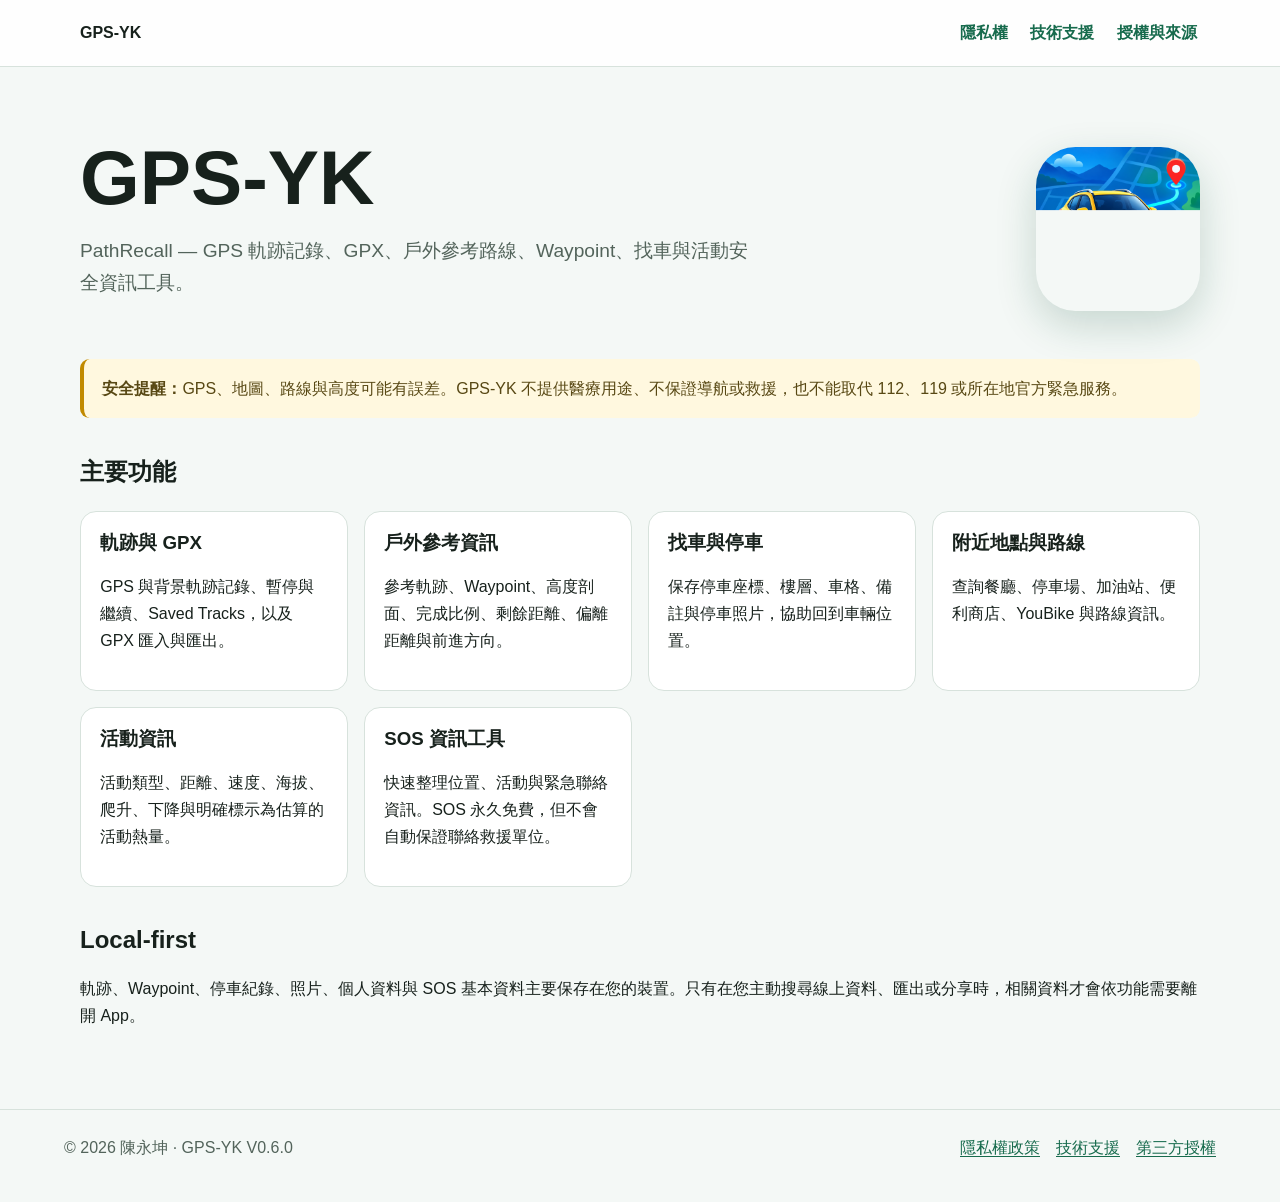
==== index.html @ 24d553b8 "docs: publish GPS-YK App Store support website" ====
<!doctype html>
<html lang="zh-Hant"><head><meta charset="utf-8"><meta name="viewport" content="width=device-width, initial-scale=1"><title>GPS-YK｜GPS 軌跡、GPX、找車與戶外活動工具</title><meta name="description" content="GPS-YK（PathRecall）是以本機資料為核心的 GPS 軌跡、GPX、參考路線、Waypoint、找車與戶外活動資訊工具。"><link rel="canonical" href="https://chenyungkun.github.io/GPS-YK-Support/"><link rel="stylesheet" href="./assets/style.css"></head>
<body><a class="skip-link" href="#content">跳到主要內容</a><header class="site-header"><nav class="nav" aria-label="主要導覽"><a class="brand" href="./">GPS-YK</a><a href="./privacy/">隱私權</a><a href="./support/">技術支援</a><a href="./licenses/">授權與來源</a></nav></header>
<main id="content"><section class="hero"><div><h1>GPS-YK</h1><p class="subtitle">PathRecall — GPS 軌跡記錄、GPX、戶外參考路線、Waypoint、找車與活動安全資訊工具。</p></div><img class="app-icon" src="./assets/app-icon.png" width="164" height="164" alt="GPS-YK App 圖示"></section>
<p class="notice"><strong>安全提醒：</strong>GPS、地圖、路線與高度可能有誤差。GPS-YK 不提供醫療用途、不保證導航或救援，也不能取代 112、119 或所在地官方緊急服務。</p>
<section aria-labelledby="features"><h2 id="features">主要功能</h2><div class="grid"><article class="card"><h3>軌跡與 GPX</h3><p>GPS 與背景軌跡記錄、暫停與繼續、Saved Tracks，以及 GPX 匯入與匯出。</p></article><article class="card"><h3>戶外參考資訊</h3><p>參考軌跡、Waypoint、高度剖面、完成比例、剩餘距離、偏離距離與前進方向。</p></article><article class="card"><h3>找車與停車</h3><p>保存停車座標、樓層、車格、備註與停車照片，協助回到車輛位置。</p></article><article class="card"><h3>附近地點與路線</h3><p>查詢餐廳、停車場、加油站、便利商店、YouBike 與路線資訊。</p></article><article class="card"><h3>活動資訊</h3><p>活動類型、距離、速度、海拔、爬升、下降與明確標示為估算的活動熱量。</p></article><article class="card"><h3>SOS 資訊工具</h3><p>快速整理位置、活動與緊急聯絡資訊。SOS 永久免費，但不會自動保證聯絡救援單位。</p></article></div></section>
<section aria-labelledby="local"><h2 id="local">Local-first</h2><p>軌跡、Waypoint、停車紀錄、照片、個人資料與 SOS 基本資料主要保存在您的裝置。只有在您主動搜尋線上資料、匯出或分享時，相關資料才會依功能需要離開 App。</p></section></main>
<footer><div class="footer-inner"><span>© 2026 陳永坤 · GPS-YK V0.6.0</span><a href="./privacy/">隱私權政策</a><a href="./support/">技術支援</a><a href="./licenses/">第三方授權</a></div></footer></body></html>
---- assets/style.css ----
:root { color-scheme: light dark; --bg:#f4f8f6; --surface:#fff; --text:#17211c; --muted:#53645b; --accent:#176b4d; --accent-strong:#0d5138; --line:#d7e2dc; --notice:#fff8df; --notice-text:#584814; font-family:-apple-system,BlinkMacSystemFont,"Segoe UI",sans-serif; }
* { box-sizing:border-box; }
html { scroll-behavior:smooth; }
body { margin:0; background:var(--bg); color:var(--text); line-height:1.7; }
a { color:var(--accent); text-underline-offset:.2em; }
a:hover,a:focus-visible { color:var(--accent-strong); }
.skip-link { position:absolute; left:-9999px; top:0; }
.skip-link:focus { left:1rem; top:1rem; z-index:10; background:var(--surface); padding:.65rem 1rem; border-radius:.5rem; }
.site-header { background:rgba(255,255,255,.92); border-bottom:1px solid var(--line); }
.nav { max-width:72rem; margin:auto; padding:.85rem 1rem; display:flex; gap:1rem; align-items:center; flex-wrap:wrap; }
.brand { color:var(--text); font-weight:800; text-decoration:none; margin-right:auto; }
.nav a:not(.brand) { font-weight:650; text-decoration:none; padding:.35rem .2rem; }
main { max-width:72rem; margin:auto; padding:2rem 1rem 4rem; }
.hero { padding:2.5rem 0 1.5rem; display:grid; grid-template-columns:1fr auto; gap:2rem; align-items:center; }
.hero h1 { font-size:clamp(2.3rem,8vw,4.8rem); line-height:1; margin:0 0 .6rem; }
.hero .subtitle { font-size:1.2rem; color:var(--muted); max-width:42rem; }
.app-icon { width:clamp(96px,18vw,164px); border-radius:24%; box-shadow:0 14px 40px rgba(13,81,56,.2); }
h1,h2,h3 { line-height:1.25; }
h1 { font-size:clamp(2rem,6vw,3.3rem); }
h2 { margin-top:2.4rem; }
.lead { font-size:1.1rem; color:var(--muted); max-width:52rem; }
.grid { display:grid; grid-template-columns:repeat(auto-fit,minmax(230px,1fr)); gap:1rem; margin:1.5rem 0; }
.card { background:var(--surface); border:1px solid var(--line); border-radius:1rem; padding:1.2rem; }
.card h2,.card h3 { margin-top:0; }
.notice { background:var(--notice); color:var(--notice-text); border-left:.3rem solid #c18a00; padding:1rem 1.15rem; border-radius:.6rem; }
.meta { color:var(--muted); font-size:.95rem; }
.contents { background:var(--surface); border:1px solid var(--line); border-radius:.8rem; padding:1rem 1.2rem; }
.contents ul { columns:2; padding-left:1.2rem; }
dt { font-weight:750; margin-top:1.25rem; }
dd { margin:.25rem 0 0; }
footer { border-top:1px solid var(--line); padding:1.5rem 1rem 2.5rem; color:var(--muted); }
.footer-inner { max-width:72rem; margin:auto; display:flex; gap:1rem; flex-wrap:wrap; }
.footer-inner span { margin-right:auto; }
@media (max-width:620px) { .hero{grid-template-columns:1fr}.app-icon{grid-row:1}.contents ul{columns:1}.nav{gap:.7rem} }
@media (prefers-color-scheme:dark) { :root{--bg:#0e1512;--surface:#17211c;--text:#eef7f1;--muted:#b6c8bd;--accent:#75d7ae;--accent-strong:#a2edcd;--line:#304239;--notice:#342d16;--notice-text:#f5dda0}.site-header{background:rgba(23,33,28,.94)} }
@media (prefers-reduced-motion:reduce) { html{scroll-behavior:auto} }
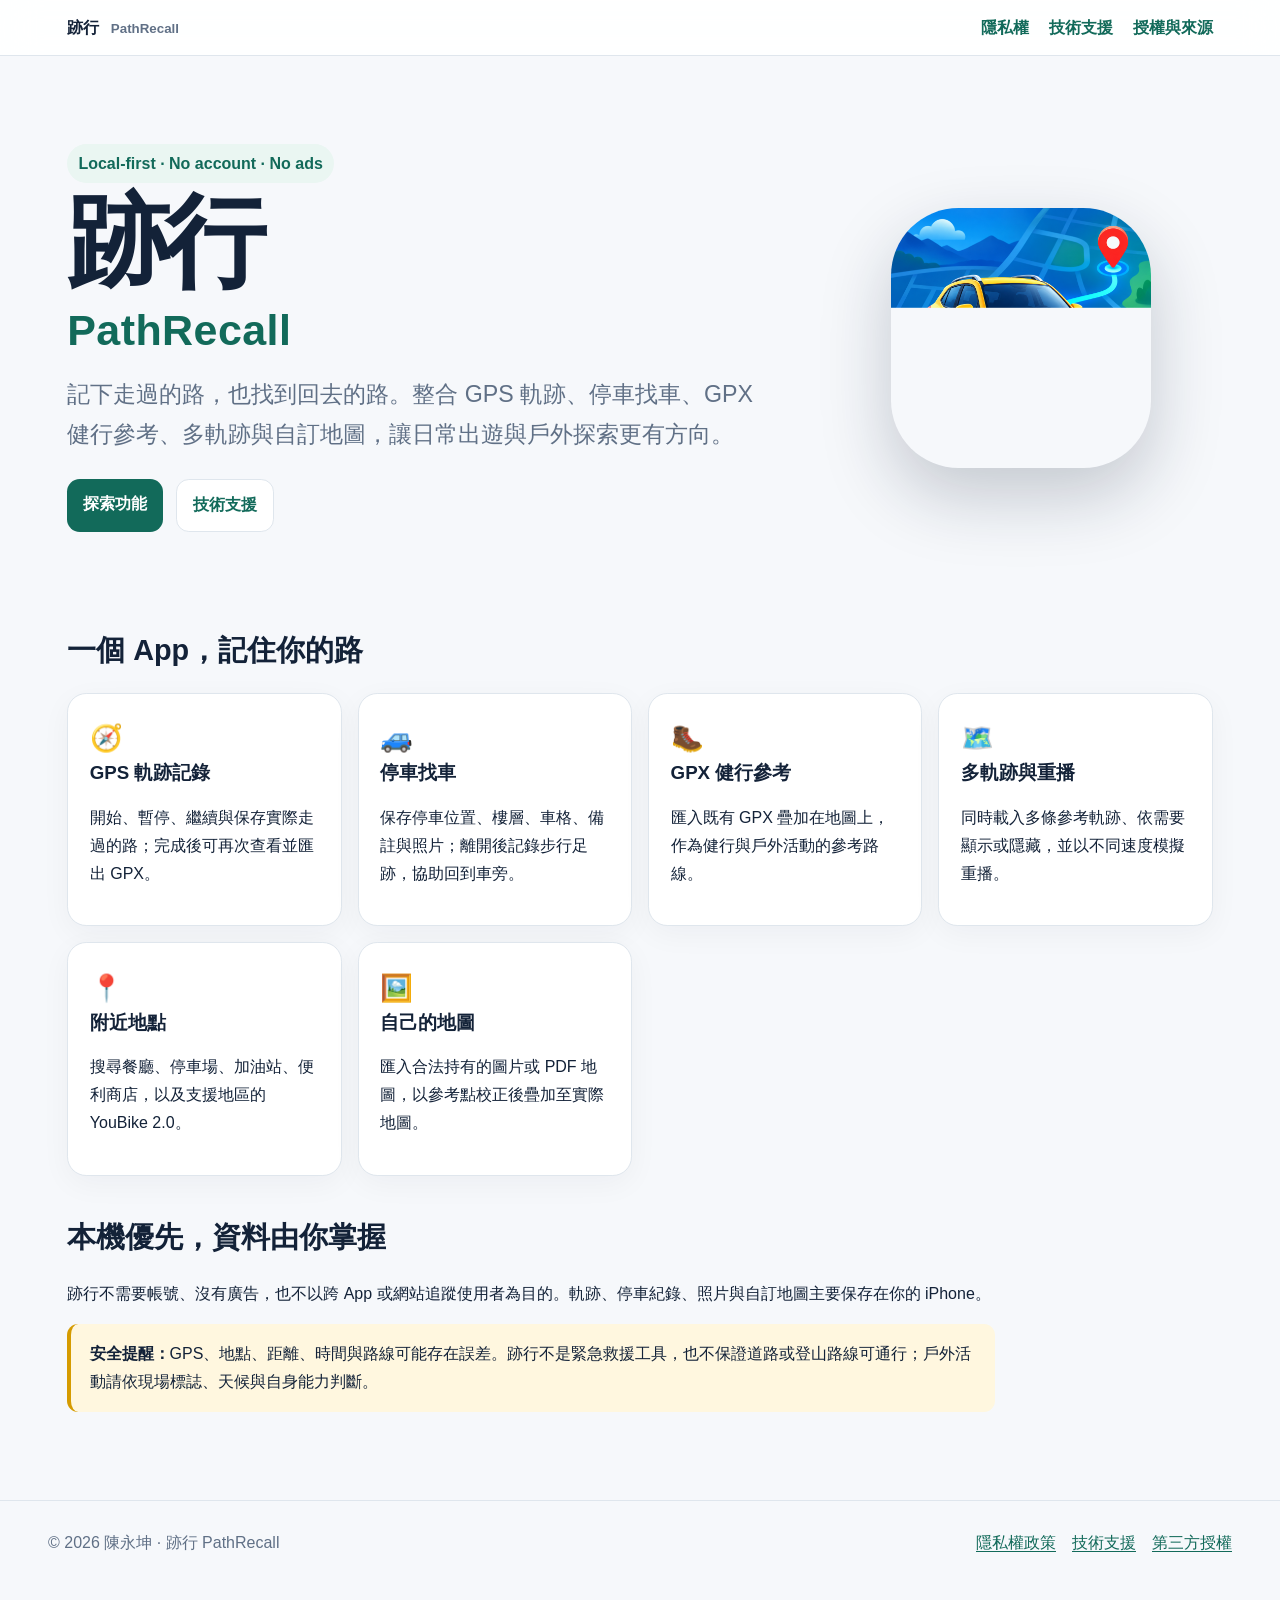
==== commit f422eb00: "site: launch PathRecall bilingual-ready homepage" ====
--- a/index.html
+++ b/index.html
@@ -1,8 +1 @@
-<!doctype html>
-<html lang="zh-Hant"><head><meta charset="utf-8"><meta name="viewport" content="width=device-width, initial-scale=1"><title>GPS-YK｜GPS 軌跡、GPX、找車與戶外活動工具</title><meta name="description" content="GPS-YK（PathRecall）是以本機資料為核心的 GPS 軌跡、GPX、參考路線、Waypoint、找車與戶外活動資訊工具。"><link rel="canonical" href="https://chenyungkun.github.io/GPS-YK-Support/"><link rel="stylesheet" href="./assets/style.css"></head>
-<body><a class="skip-link" href="#content">跳到主要內容</a><header class="site-header"><nav class="nav" aria-label="主要導覽"><a class="brand" href="./">GPS-YK</a><a href="./privacy/">隱私權</a><a href="./support/">技術支援</a><a href="./licenses/">授權與來源</a></nav></header>
-<main id="content"><section class="hero"><div><h1>GPS-YK</h1><p class="subtitle">PathRecall — GPS 軌跡記錄、GPX、戶外參考路線、Waypoint、找車與活動安全資訊工具。</p></div><img class="app-icon" src="./assets/app-icon.png" width="164" height="164" alt="GPS-YK App 圖示"></section>
-<p class="notice"><strong>安全提醒：</strong>GPS、地圖、路線與高度可能有誤差。GPS-YK 不提供醫療用途、不保證導航或救援，也不能取代 112、119 或所在地官方緊急服務。</p>
-<section aria-labelledby="features"><h2 id="features">主要功能</h2><div class="grid"><article class="card"><h3>軌跡與 GPX</h3><p>GPS 與背景軌跡記錄、暫停與繼續、Saved Tracks，以及 GPX 匯入與匯出。</p></article><article class="card"><h3>戶外參考資訊</h3><p>參考軌跡、Waypoint、高度剖面、完成比例、剩餘距離、偏離距離與前進方向。</p></article><article class="card"><h3>找車與停車</h3><p>保存停車座標、樓層、車格、備註與停車照片，協助回到車輛位置。</p></article><article class="card"><h3>附近地點與路線</h3><p>查詢餐廳、停車場、加油站、便利商店、YouBike 與路線資訊。</p></article><article class="card"><h3>活動資訊</h3><p>活動類型、距離、速度、海拔、爬升、下降與明確標示為估算的活動熱量。</p></article><article class="card"><h3>SOS 資訊工具</h3><p>快速整理位置、活動與緊急聯絡資訊。SOS 永久免費，但不會自動保證聯絡救援單位。</p></article></div></section>
-<section aria-labelledby="local"><h2 id="local">Local-first</h2><p>軌跡、Waypoint、停車紀錄、照片、個人資料與 SOS 基本資料主要保存在您的裝置。只有在您主動搜尋線上資料、匯出或分享時，相關資料才會依功能需要離開 App。</p></section></main>
-<footer><div class="footer-inner"><span>© 2026 陳永坤 · GPS-YK V0.6.0</span><a href="./privacy/">隱私權政策</a><a href="./support/">技術支援</a><a href="./licenses/">第三方授權</a></div></footer></body></html>
+<!doctype html><html lang="zh-Hant"><head><meta charset="utf-8"><meta name="viewport" content="width=device-width,initial-scale=1"><title>跡行 PathRecall｜GPS 軌跡・找車・健行地圖</title><meta name="description" content="跡行 PathRecall：記下走過的路，也找到回去的路。GPS 軌跡、停車找車、GPX 健行、多軌跡與自訂地圖。"><link rel="canonical" href="https://chenyungkun.github.io/GPS-YK-Support/"><link rel="stylesheet" href="./assets/style.css"></head><body><a class="skip-link" href="#content">跳到主要內容</a><header class="site-header"><nav class="nav"><a class="brand" href="./">跡行 <small>PathRecall</small></a><a href="./privacy/">隱私權</a><a href="./support/">技術支援</a><a href="./licenses/">授權與來源</a></nav></header><main id="content"><section class="hero"><div><span class="eyebrow">Local-first · No account · No ads</span><h1>跡行<span>PathRecall</span></h1><p class="subtitle">記下走過的路，也找到回去的路。整合 GPS 軌跡、停車找車、GPX 健行參考、多軌跡與自訂地圖，讓日常出遊與戶外探索更有方向。</p><div class="actions"><a class="button" href="#features">探索功能</a><a class="button secondary" href="./support/">技術支援</a></div></div><img class="app-icon" src="./assets/app-icon.png" alt="跡行 PathRecall App 圖示"></section><section id="features"><h2>一個 App，記住你的路</h2><div class="grid"><article class="card"><div class="icon">🧭</div><h3>GPS 軌跡記錄</h3><p>開始、暫停、繼續與保存實際走過的路；完成後可再次查看並匯出 GPX。</p></article><article class="card"><div class="icon">🚙</div><h3>停車找車</h3><p>保存停車位置、樓層、車格、備註與照片；離開後記錄步行足跡，協助回到車旁。</p></article><article class="card"><div class="icon">🥾</div><h3>GPX 健行參考</h3><p>匯入既有 GPX 疊加在地圖上，作為健行與戶外活動的參考路線。</p></article><article class="card"><div class="icon">🗺️</div><h3>多軌跡與重播</h3><p>同時載入多條參考軌跡、依需要顯示或隱藏，並以不同速度模擬重播。</p></article><article class="card"><div class="icon">📍</div><h3>附近地點</h3><p>搜尋餐廳、停車場、加油站、便利商店，以及支援地區的 YouBike 2.0。</p></article><article class="card"><div class="icon">🖼️</div><h3>自己的地圖</h3><p>匯入合法持有的圖片或 PDF 地圖，以參考點校正後疊加至實際地圖。</p></article></div></section><section class="text"><h2>本機優先，資料由你掌握</h2><p>跡行不需要帳號、沒有廣告，也不以跨 App 或網站追蹤使用者為目的。軌跡、停車紀錄、照片與自訂地圖主要保存在你的 iPhone。</p><p class="notice"><strong>安全提醒：</strong>GPS、地點、距離、時間與路線可能存在誤差。跡行不是緊急救援工具，也不保證道路或登山路線可通行；戶外活動請依現場標誌、天候與自身能力判斷。</p></section></main><footer><div class="footer-inner"><span>© 2026 陳永坤 · 跡行 PathRecall</span><a href="./privacy/">隱私權政策</a><a href="./support/">技術支援</a><a href="./licenses/">第三方授權</a></div></footer></body></html>
--- a/assets/style.css
+++ b/assets/style.css
@@ -1,36 +1 @@
-:root { color-scheme: light dark; --bg:#f4f8f6; --surface:#fff; --text:#17211c; --muted:#53645b; --accent:#176b4d; --accent-strong:#0d5138; --line:#d7e2dc; --notice:#fff8df; --notice-text:#584814; font-family:-apple-system,BlinkMacSystemFont,"Segoe UI",sans-serif; }
-* { box-sizing:border-box; }
-html { scroll-behavior:smooth; }
-body { margin:0; background:var(--bg); color:var(--text); line-height:1.7; }
-a { color:var(--accent); text-underline-offset:.2em; }
-a:hover,a:focus-visible { color:var(--accent-strong); }
-.skip-link { position:absolute; left:-9999px; top:0; }
-.skip-link:focus { left:1rem; top:1rem; z-index:10; background:var(--surface); padding:.65rem 1rem; border-radius:.5rem; }
-.site-header { background:rgba(255,255,255,.92); border-bottom:1px solid var(--line); }
-.nav { max-width:72rem; margin:auto; padding:.85rem 1rem; display:flex; gap:1rem; align-items:center; flex-wrap:wrap; }
-.brand { color:var(--text); font-weight:800; text-decoration:none; margin-right:auto; }
-.nav a:not(.brand) { font-weight:650; text-decoration:none; padding:.35rem .2rem; }
-main { max-width:72rem; margin:auto; padding:2rem 1rem 4rem; }
-.hero { padding:2.5rem 0 1.5rem; display:grid; grid-template-columns:1fr auto; gap:2rem; align-items:center; }
-.hero h1 { font-size:clamp(2.3rem,8vw,4.8rem); line-height:1; margin:0 0 .6rem; }
-.hero .subtitle { font-size:1.2rem; color:var(--muted); max-width:42rem; }
-.app-icon { width:clamp(96px,18vw,164px); border-radius:24%; box-shadow:0 14px 40px rgba(13,81,56,.2); }
-h1,h2,h3 { line-height:1.25; }
-h1 { font-size:clamp(2rem,6vw,3.3rem); }
-h2 { margin-top:2.4rem; }
-.lead { font-size:1.1rem; color:var(--muted); max-width:52rem; }
-.grid { display:grid; grid-template-columns:repeat(auto-fit,minmax(230px,1fr)); gap:1rem; margin:1.5rem 0; }
-.card { background:var(--surface); border:1px solid var(--line); border-radius:1rem; padding:1.2rem; }
-.card h2,.card h3 { margin-top:0; }
-.notice { background:var(--notice); color:var(--notice-text); border-left:.3rem solid #c18a00; padding:1rem 1.15rem; border-radius:.6rem; }
-.meta { color:var(--muted); font-size:.95rem; }
-.contents { background:var(--surface); border:1px solid var(--line); border-radius:.8rem; padding:1rem 1.2rem; }
-.contents ul { columns:2; padding-left:1.2rem; }
-dt { font-weight:750; margin-top:1.25rem; }
-dd { margin:.25rem 0 0; }
-footer { border-top:1px solid var(--line); padding:1.5rem 1rem 2.5rem; color:var(--muted); }
-.footer-inner { max-width:72rem; margin:auto; display:flex; gap:1rem; flex-wrap:wrap; }
-.footer-inner span { margin-right:auto; }
-@media (max-width:620px) { .hero{grid-template-columns:1fr}.app-icon{grid-row:1}.contents ul{columns:1}.nav{gap:.7rem} }
-@media (prefers-color-scheme:dark) { :root{--bg:#0e1512;--surface:#17211c;--text:#eef7f1;--muted:#b6c8bd;--accent:#75d7ae;--accent-strong:#a2edcd;--line:#304239;--notice:#342d16;--notice-text:#f5dda0}.site-header{background:rgba(23,33,28,.94)} }
-@media (prefers-reduced-motion:reduce) { html{scroll-behavior:auto} }
+:root{color-scheme:light dark;--bg:#f6f8fb;--surface:#fff;--text:#132238;--muted:#607086;--accent:#126a5a;--accent2:#1d8d76;--line:#dfe6ed;--soft:#eaf6f2;--warn:#fff7df;font-family:-apple-system,BlinkMacSystemFont,"Segoe UI","Noto Sans TC",sans-serif}*{box-sizing:border-box}html{scroll-behavior:smooth}body{margin:0;background:var(--bg);color:var(--text);line-height:1.75}a{color:var(--accent);text-underline-offset:.2em}.skip-link{position:absolute;left:-9999px}.skip-link:focus{left:1rem;top:1rem;z-index:9;background:var(--surface);padding:.6rem 1rem;border-radius:.7rem}.site-header{position:sticky;top:0;z-index:5;background:rgba(255,255,255,.9);backdrop-filter:blur(18px);border-bottom:1px solid var(--line)}.nav{max-width:74rem;margin:auto;padding:.85rem 1.2rem;display:flex;gap:1.25rem;align-items:center;flex-wrap:wrap}.brand{font-weight:850;color:var(--text);text-decoration:none;margin-right:auto}.brand small{font-weight:600;color:var(--muted);margin-left:.45rem}.nav a:not(.brand){font-weight:700;text-decoration:none}main{max-width:74rem;margin:auto;padding:2rem 1.2rem 4.5rem}.hero{min-height:480px;display:grid;grid-template-columns:1.3fr .7fr;gap:3rem;align-items:center;padding:3.5rem 0}.eyebrow{display:inline-block;padding:.35rem .7rem;border-radius:999px;background:var(--soft);color:var(--accent);font-weight:800}.hero h1{font-size:clamp(3.2rem,9vw,6.4rem);letter-spacing:-.05em;line-height:.95;margin:.6rem 0 1rem}.hero h1 span{display:block;font-size:.42em;letter-spacing:.01em;color:var(--accent);margin-top:.45em}.subtitle{font-size:clamp(1.15rem,2vw,1.45rem);color:var(--muted);max-width:45rem}.app-icon{width:min(260px,55vw);justify-self:center;border-radius:26%;box-shadow:0 28px 70px rgba(19,34,56,.22)}.actions{display:flex;gap:.8rem;flex-wrap:wrap;margin-top:1.5rem}.button{display:inline-block;padding:.72rem 1rem;border-radius:.8rem;background:var(--accent);color:#fff;text-decoration:none;font-weight:800}.button.secondary{background:var(--surface);color:var(--accent);border:1px solid var(--line)}h1,h2,h3{line-height:1.25}h1{font-size:clamp(2.2rem,6vw,3.7rem)}h2{margin-top:2.8rem;font-size:1.8rem}.lead{font-size:1.15rem;color:var(--muted);max-width:55rem}.grid{display:grid;grid-template-columns:repeat(auto-fit,minmax(240px,1fr));gap:1rem;margin:1.5rem 0}.card{background:var(--surface);border:1px solid var(--line);border-radius:1.2rem;padding:1.35rem;box-shadow:0 8px 30px rgba(19,34,56,.045)}.card h3{margin-top:0}.card .icon{font-size:1.65rem}.notice{background:var(--warn);border-left:.3rem solid #d59b00;padding:1rem 1.15rem;border-radius:.7rem}.meta{color:var(--muted);font-size:.95rem}.contents{background:var(--surface);border:1px solid var(--line);border-radius:1rem;padding:1rem 1.3rem}.contents ul{columns:2;padding-left:1.2rem}section.text{max-width:58rem}dt{font-weight:800;margin-top:1.35rem}dd{margin:.3rem 0 0;color:var(--muted)}footer{border-top:1px solid var(--line);padding:1.7rem 1.2rem 3rem;color:var(--muted)}.footer-inner{max-width:74rem;margin:auto;display:flex;gap:1rem;flex-wrap:wrap}.footer-inner span{margin-right:auto}@media(max-width:700px){.hero{grid-template-columns:1fr;min-height:auto;padding:2.5rem 0}.app-icon{grid-row:1;width:130px;justify-self:start}.contents ul{columns:1}.nav{gap:.75rem}.brand small{display:none}}@media(prefers-color-scheme:dark){:root{--bg:#0d151b;--surface:#15212b;--text:#eef5f7;--muted:#adbdc8;--accent:#72d6bd;--accent2:#8be4ce;--line:#2b3b47;--soft:#17352f;--warn:#342d16}.site-header{background:rgba(13,21,27,.9)}.button{color:#08241e}.button.secondary{color:var(--accent)}}@media(prefers-reduced-motion:reduce){html{scroll-behavior:auto}}
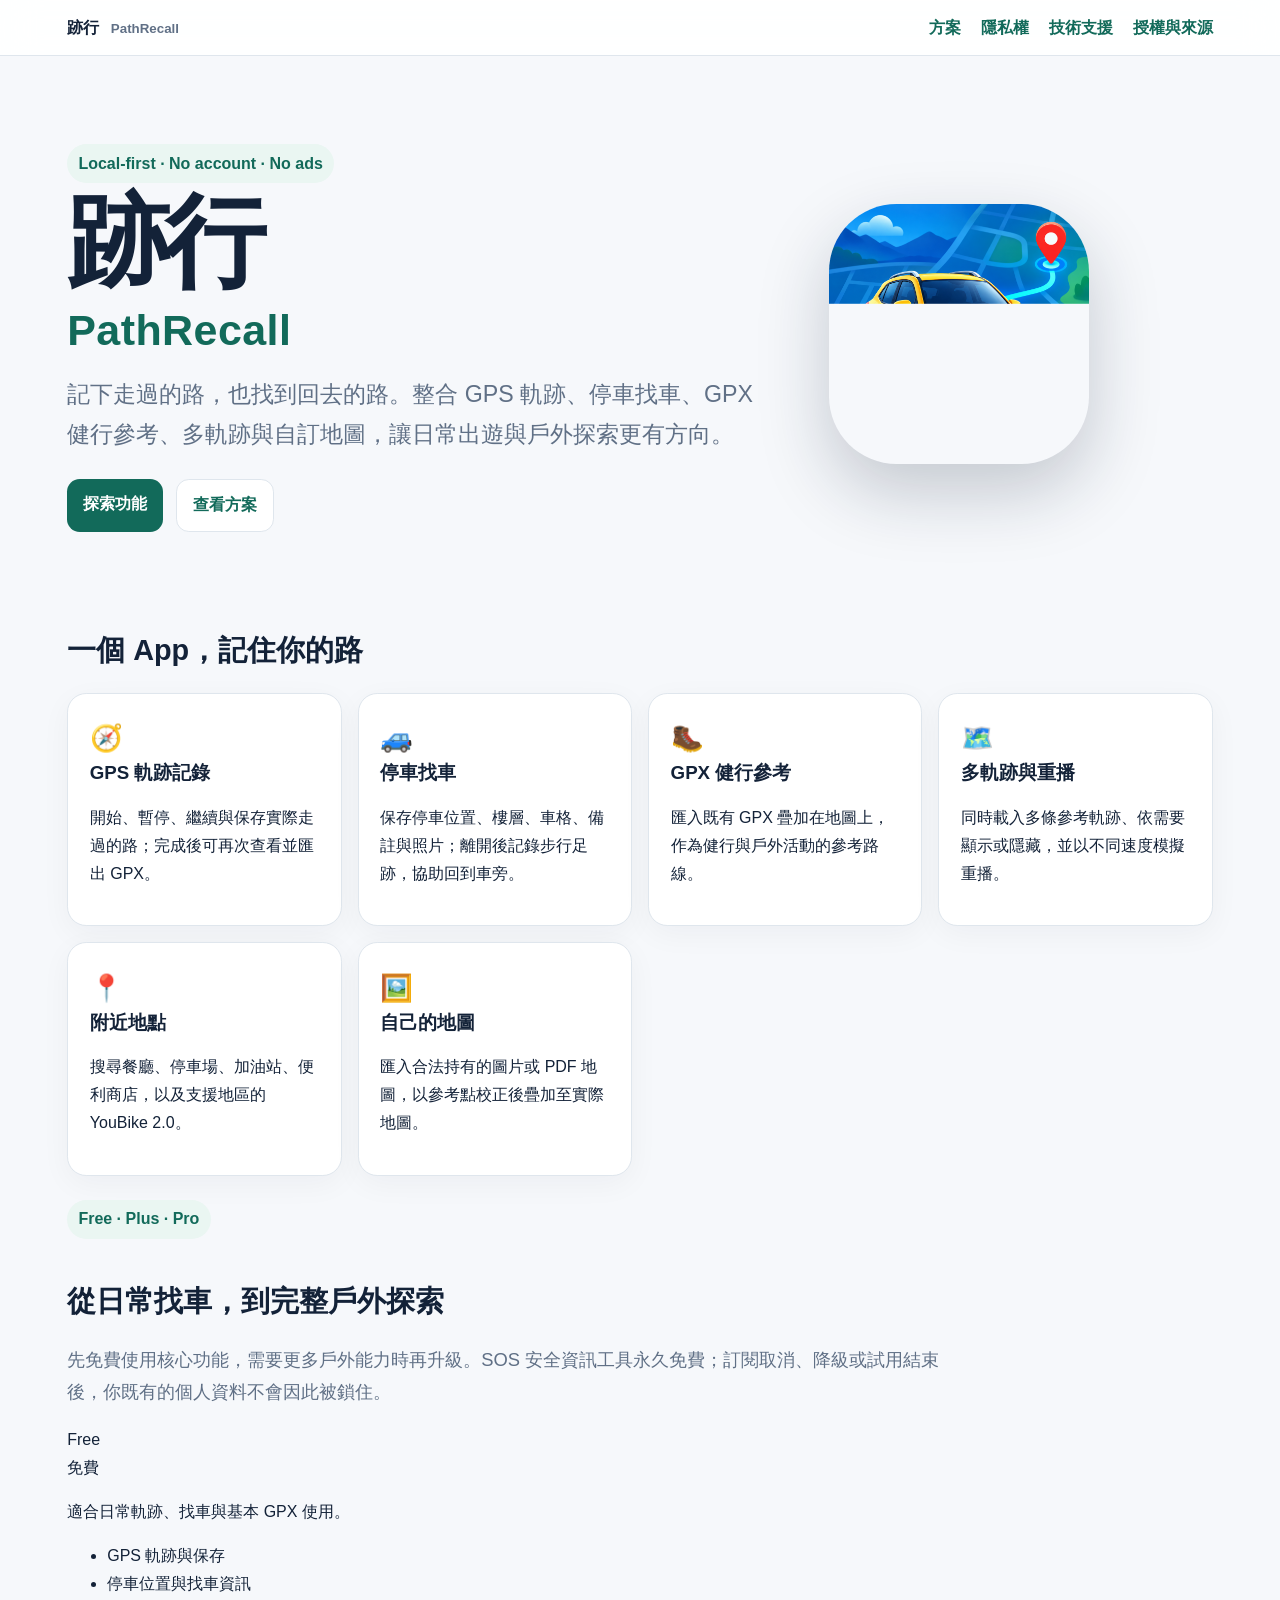
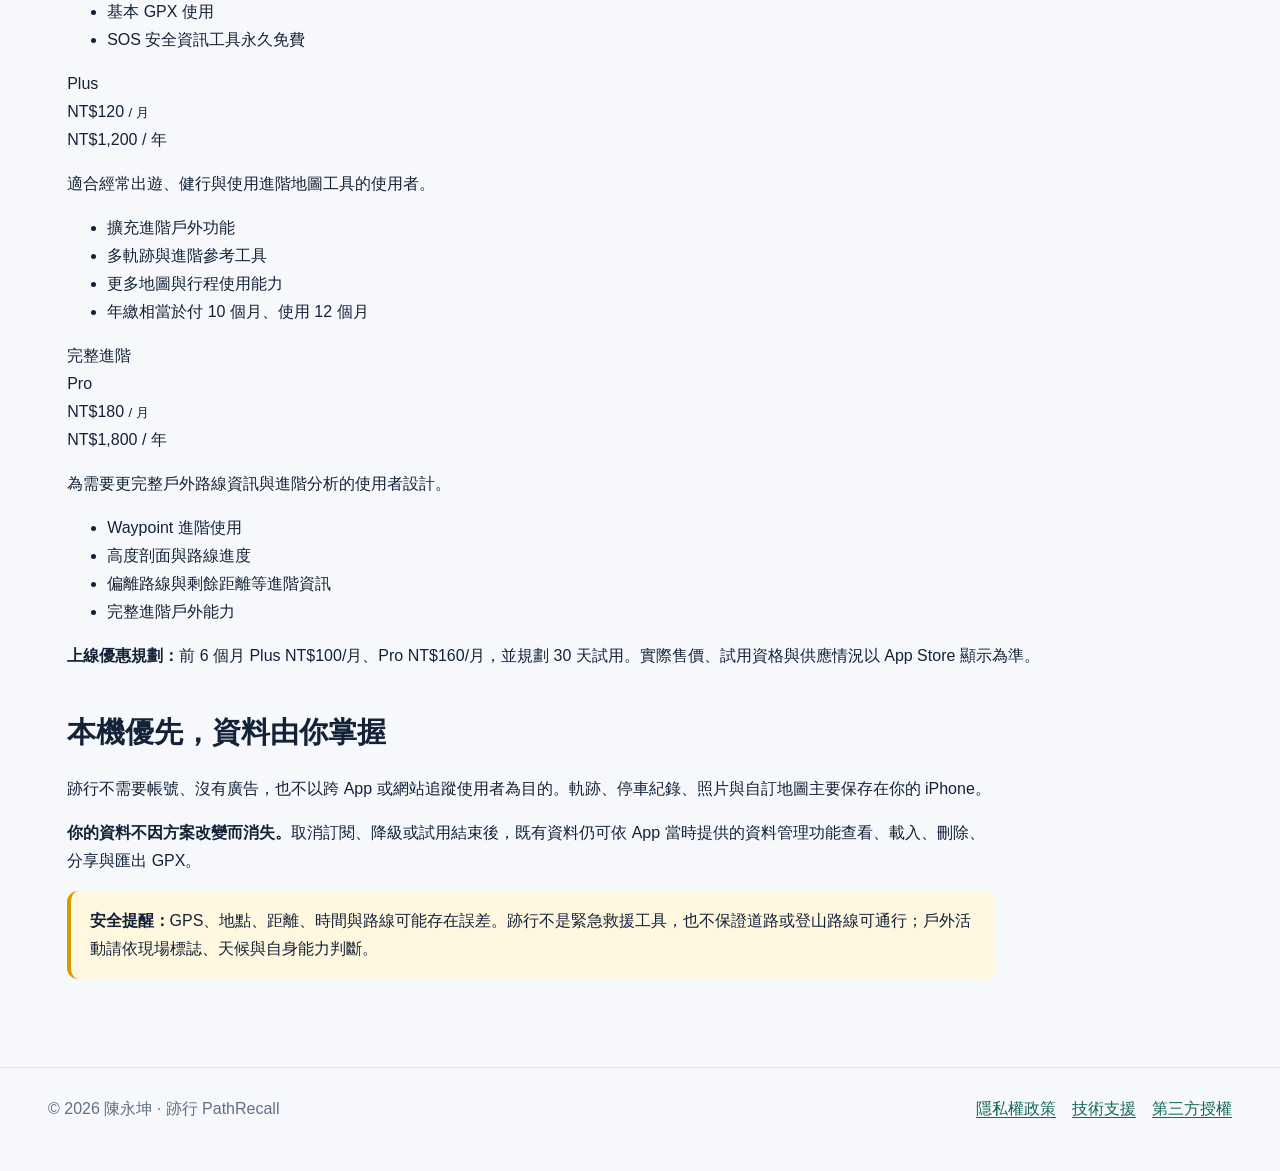
==== commit ec7a4739: "feat: add PathRecall Free Plus Pro plans" ====
--- a/index.html
+++ b/index.html
@@ -1 +1 @@
-<!doctype html><html lang="zh-Hant"><head><meta charset="utf-8"><meta name="viewport" content="width=device-width,initial-scale=1"><title>跡行 PathRecall｜GPS 軌跡・找車・健行地圖</title><meta name="description" content="跡行 PathRecall：記下走過的路，也找到回去的路。GPS 軌跡、停車找車、GPX 健行、多軌跡與自訂地圖。"><link rel="canonical" href="https://chenyungkun.github.io/GPS-YK-Support/"><link rel="stylesheet" href="./assets/style.css"></head><body><a class="skip-link" href="#content">跳到主要內容</a><header class="site-header"><nav class="nav"><a class="brand" href="./">跡行 <small>PathRecall</small></a><a href="./privacy/">隱私權</a><a href="./support/">技術支援</a><a href="./licenses/">授權與來源</a></nav></header><main id="content"><section class="hero"><div><span class="eyebrow">Local-first · No account · No ads</span><h1>跡行<span>PathRecall</span></h1><p class="subtitle">記下走過的路，也找到回去的路。整合 GPS 軌跡、停車找車、GPX 健行參考、多軌跡與自訂地圖，讓日常出遊與戶外探索更有方向。</p><div class="actions"><a class="button" href="#features">探索功能</a><a class="button secondary" href="./support/">技術支援</a></div></div><img class="app-icon" src="./assets/app-icon.png" alt="跡行 PathRecall App 圖示"></section><section id="features"><h2>一個 App，記住你的路</h2><div class="grid"><article class="card"><div class="icon">🧭</div><h3>GPS 軌跡記錄</h3><p>開始、暫停、繼續與保存實際走過的路；完成後可再次查看並匯出 GPX。</p></article><article class="card"><div class="icon">🚙</div><h3>停車找車</h3><p>保存停車位置、樓層、車格、備註與照片；離開後記錄步行足跡，協助回到車旁。</p></article><article class="card"><div class="icon">🥾</div><h3>GPX 健行參考</h3><p>匯入既有 GPX 疊加在地圖上，作為健行與戶外活動的參考路線。</p></article><article class="card"><div class="icon">🗺️</div><h3>多軌跡與重播</h3><p>同時載入多條參考軌跡、依需要顯示或隱藏，並以不同速度模擬重播。</p></article><article class="card"><div class="icon">📍</div><h3>附近地點</h3><p>搜尋餐廳、停車場、加油站、便利商店，以及支援地區的 YouBike 2.0。</p></article><article class="card"><div class="icon">🖼️</div><h3>自己的地圖</h3><p>匯入合法持有的圖片或 PDF 地圖，以參考點校正後疊加至實際地圖。</p></article></div></section><section class="text"><h2>本機優先，資料由你掌握</h2><p>跡行不需要帳號、沒有廣告，也不以跨 App 或網站追蹤使用者為目的。軌跡、停車紀錄、照片與自訂地圖主要保存在你的 iPhone。</p><p class="notice"><strong>安全提醒：</strong>GPS、地點、距離、時間與路線可能存在誤差。跡行不是緊急救援工具，也不保證道路或登山路線可通行；戶外活動請依現場標誌、天候與自身能力判斷。</p></section></main><footer><div class="footer-inner"><span>© 2026 陳永坤 · 跡行 PathRecall</span><a href="./privacy/">隱私權政策</a><a href="./support/">技術支援</a><a href="./licenses/">第三方授權</a></div></footer></body></html>+<!doctype html><html lang="zh-Hant"><head><meta charset="utf-8"><meta name="viewport" content="width=device-width,initial-scale=1"><title>跡行 PathRecall｜GPS 軌跡・找車・健行地圖</title><meta name="description" content="跡行 PathRecall：記下走過的路，也找到回去的路。GPS 軌跡、停車找車、GPX 健行、多軌跡與自訂地圖。"><link rel="canonical" href="https://chenyungkun.github.io/GPS-YK-Support/"><link rel="stylesheet" href="./assets/style.css"></head><body><a class="skip-link" href="#content">跳到主要內容</a><header class="site-header"><nav class="nav"><a class="brand" href="./">跡行 <small>PathRecall</small></a><a href="#plans">方案</a><a href="./privacy/">隱私權</a><a href="./support/">技術支援</a><a href="./licenses/">授權與來源</a></nav></header><main id="content"><section class="hero"><div><span class="eyebrow">Local-first · No account · No ads</span><h1>跡行<span>PathRecall</span></h1><p class="subtitle">記下走過的路，也找到回去的路。整合 GPS 軌跡、停車找車、GPX 健行參考、多軌跡與自訂地圖，讓日常出遊與戶外探索更有方向。</p><div class="actions"><a class="button" href="#features">探索功能</a><a class="button secondary" href="#plans">查看方案</a></div></div><div class="app-icon-frame"><img class="app-icon" src="./assets/app-icon.png" alt="跡行 PathRecall App 圖示"></div></section><section id="features"><h2>一個 App，記住你的路</h2><div class="grid"><article class="card"><div class="icon">🧭</div><h3>GPS 軌跡記錄</h3><p>開始、暫停、繼續與保存實際走過的路；完成後可再次查看並匯出 GPX。</p></article><article class="card"><div class="icon">🚙</div><h3>停車找車</h3><p>保存停車位置、樓層、車格、備註與照片；離開後記錄步行足跡，協助回到車旁。</p></article><article class="card"><div class="icon">🥾</div><h3>GPX 健行參考</h3><p>匯入既有 GPX 疊加在地圖上，作為健行與戶外活動的參考路線。</p></article><article class="card"><div class="icon">🗺️</div><h3>多軌跡與重播</h3><p>同時載入多條參考軌跡、依需要顯示或隱藏，並以不同速度模擬重播。</p></article><article class="card"><div class="icon">📍</div><h3>附近地點</h3><p>搜尋餐廳、停車場、加油站、便利商店，以及支援地區的 YouBike 2.0。</p></article><article class="card"><div class="icon">🖼️</div><h3>自己的地圖</h3><p>匯入合法持有的圖片或 PDF 地圖，以參考點校正後疊加至實際地圖。</p></article></div></section><section id="plans" class="plans"><span class="eyebrow">Free · Plus · Pro</span><h2>從日常找車，到完整戶外探索</h2><p class="lead">先免費使用核心功能，需要更多戶外能力時再升級。SOS 安全資訊工具永久免費；訂閱取消、降級或試用結束後，你既有的個人資料不會因此被鎖住。</p><div class="plan-grid"><article class="plan-card"><div class="plan-name">Free</div><div class="plan-price">免費</div><p>適合日常軌跡、找車與基本 GPX 使用。</p><ul><li>GPS 軌跡與保存</li><li>停車位置與找車資訊</li><li>基本 GPX 使用</li><li>SOS 安全資訊工具永久免費</li></ul></article><article class="plan-card plus"><div class="plan-name">Plus</div><div class="plan-price">NT$120 <small>/ 月</small></div><div class="annual">NT$1,200 / 年</div><p>適合經常出遊、健行與使用進階地圖工具的使用者。</p><ul><li>擴充進階戶外功能</li><li>多軌跡與進階參考工具</li><li>更多地圖與行程使用能力</li><li>年繳相當於付 10 個月、使用 12 個月</li></ul></article><article class="plan-card pro"><div class="plan-badge">完整進階</div><div class="plan-name">Pro</div><div class="plan-price">NT$180 <small>/ 月</small></div><div class="annual">NT$1,800 / 年</div><p>為需要更完整戶外路線資訊與進階分析的使用者設計。</p><ul><li>Waypoint 進階使用</li><li>高度剖面與路線進度</li><li>偏離路線與剩餘距離等進階資訊</li><li>完整進階戶外能力</li></ul></article></div><p class="plan-note"><strong>上線優惠規劃：</strong>前 6 個月 Plus NT$100/月、Pro NT$160/月，並規劃 30 天試用。實際售價、試用資格與供應情況以 App Store 顯示為準。</p></section><section class="text"><h2>本機優先，資料由你掌握</h2><p>跡行不需要帳號、沒有廣告，也不以跨 App 或網站追蹤使用者為目的。軌跡、停車紀錄、照片與自訂地圖主要保存在你的 iPhone。</p><p><strong>你的資料不因方案改變而消失。</strong>取消訂閱、降級或試用結束後，既有資料仍可依 App 當時提供的資料管理功能查看、載入、刪除、分享與匯出 GPX。</p><p class="notice"><strong>安全提醒：</strong>GPS、地點、距離、時間與路線可能存在誤差。跡行不是緊急救援工具，也不保證道路或登山路線可通行；戶外活動請依現場標誌、天候與自身能力判斷。</p></section></main><footer><div class="footer-inner"><span>© 2026 陳永坤 · 跡行 PathRecall</span><a href="./privacy/">隱私權政策</a><a href="./support/">技術支援</a><a href="./licenses/">第三方授權</a></div></footer></body></html>
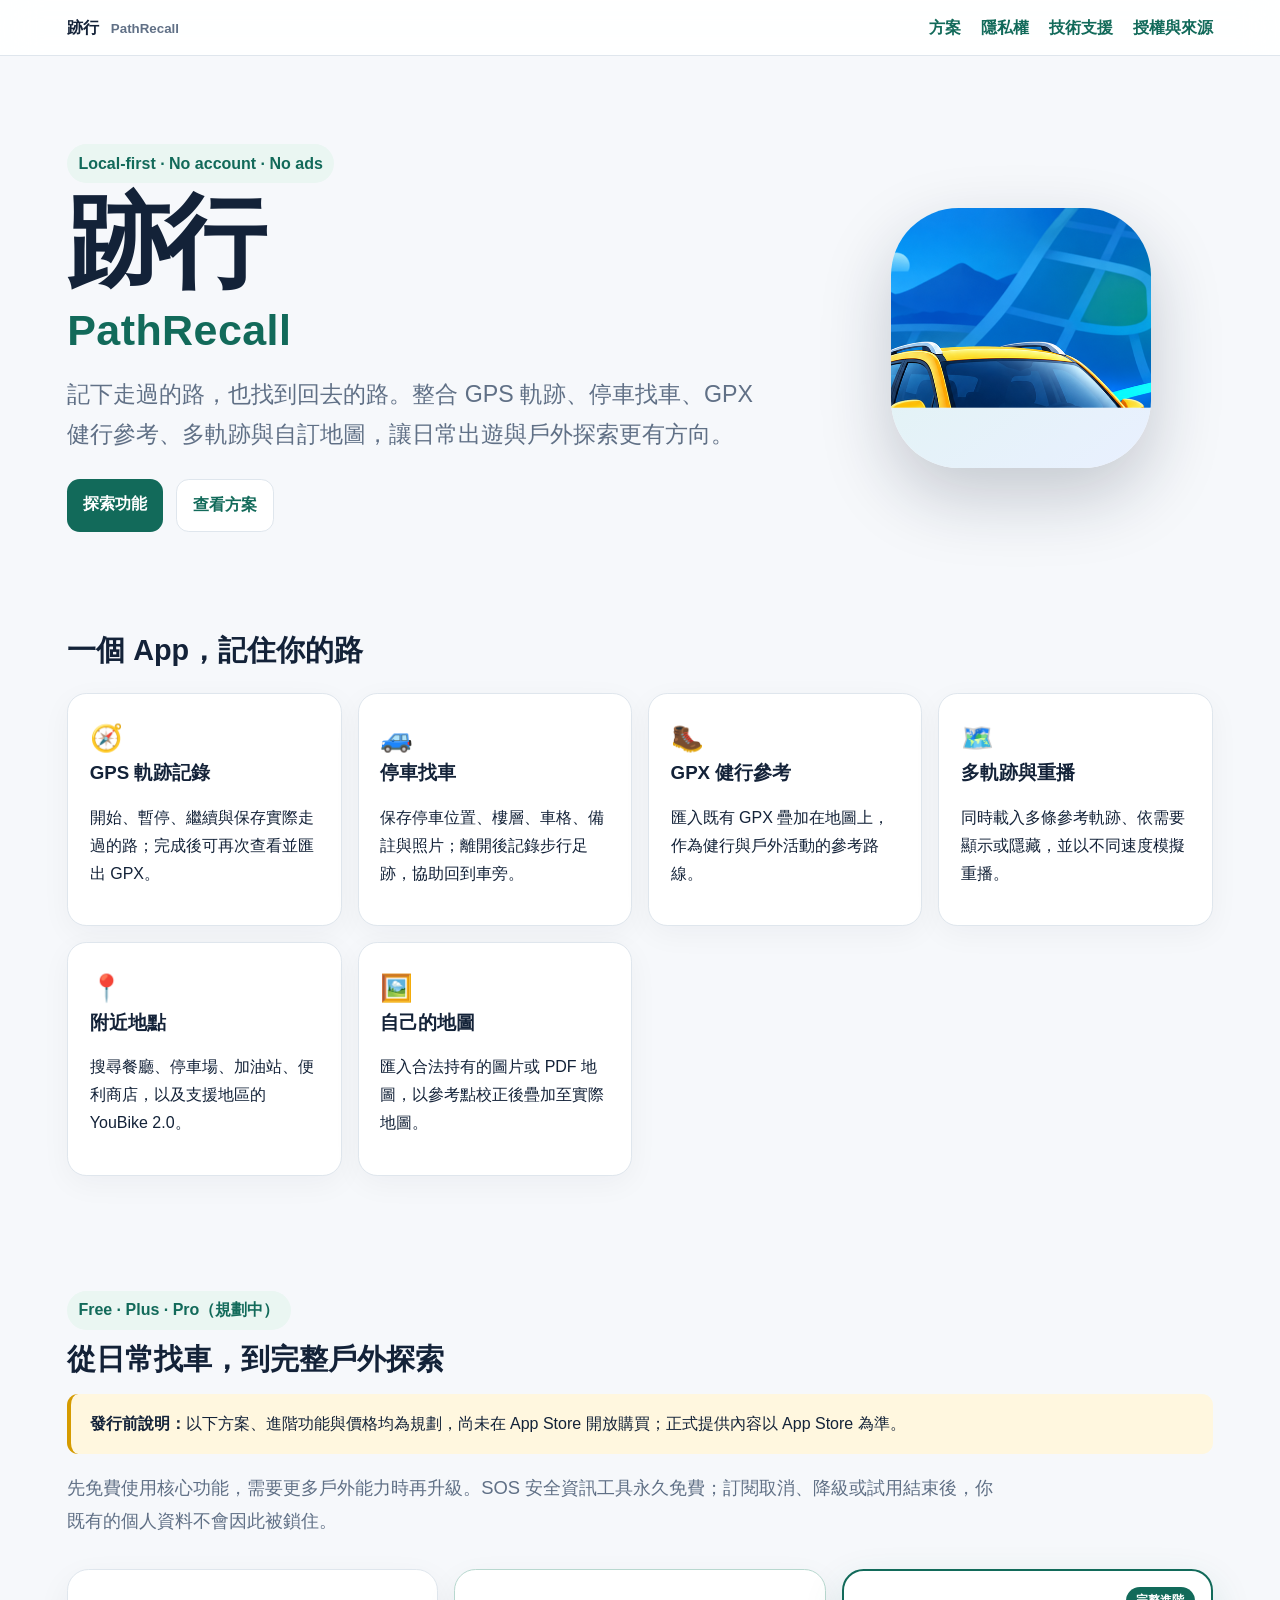
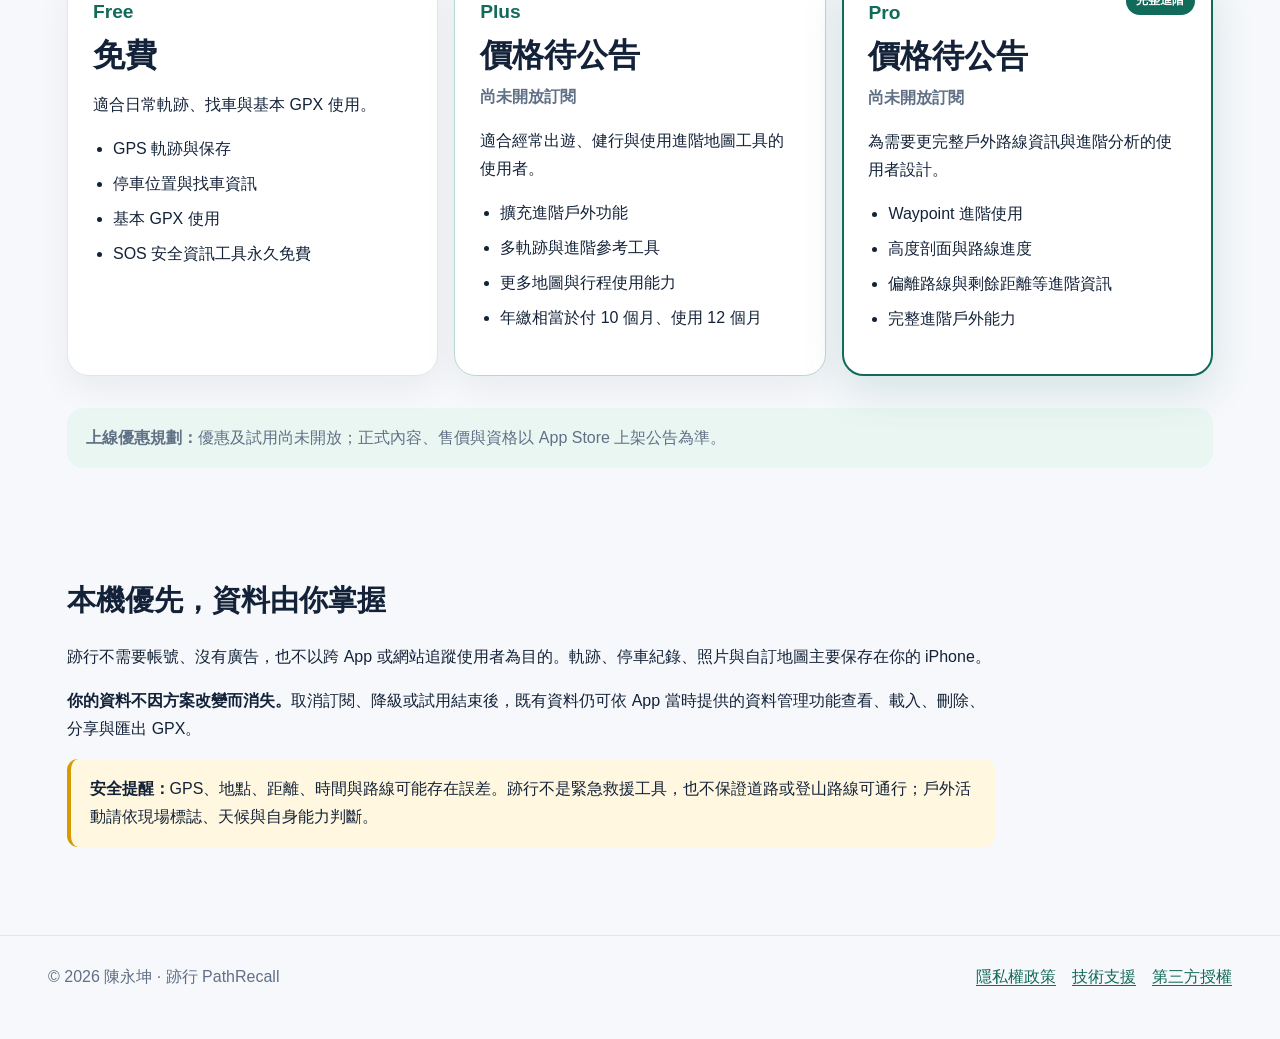
==== commit 2b92c45b: "docs: clarify planned pricing and Photos video handling" ====
--- a/index.html
+++ b/index.html
@@ -1 +1 @@
-<!doctype html><html lang="zh-Hant"><head><meta charset="utf-8"><meta name="viewport" content="width=device-width,initial-scale=1"><title>跡行 PathRecall｜GPS 軌跡・找車・健行地圖</title><meta name="description" content="跡行 PathRecall：記下走過的路，也找到回去的路。GPS 軌跡、停車找車、GPX 健行、多軌跡與自訂地圖。"><link rel="canonical" href="https://chenyungkun.github.io/GPS-YK-Support/"><link rel="stylesheet" href="./assets/style.css"></head><body><a class="skip-link" href="#content">跳到主要內容</a><header class="site-header"><nav class="nav"><a class="brand" href="./">跡行 <small>PathRecall</small></a><a href="#plans">方案</a><a href="./privacy/">隱私權</a><a href="./support/">技術支援</a><a href="./licenses/">授權與來源</a></nav></header><main id="content"><section class="hero"><div><span class="eyebrow">Local-first · No account · No ads</span><h1>跡行<span>PathRecall</span></h1><p class="subtitle">記下走過的路，也找到回去的路。整合 GPS 軌跡、停車找車、GPX 健行參考、多軌跡與自訂地圖，讓日常出遊與戶外探索更有方向。</p><div class="actions"><a class="button" href="#features">探索功能</a><a class="button secondary" href="#plans">查看方案</a></div></div><div class="app-icon-frame"><img class="app-icon" src="./assets/app-icon.png" alt="跡行 PathRecall App 圖示"></div></section><section id="features"><h2>一個 App，記住你的路</h2><div class="grid"><article class="card"><div class="icon">🧭</div><h3>GPS 軌跡記錄</h3><p>開始、暫停、繼續與保存實際走過的路；完成後可再次查看並匯出 GPX。</p></article><article class="card"><div class="icon">🚙</div><h3>停車找車</h3><p>保存停車位置、樓層、車格、備註與照片；離開後記錄步行足跡，協助回到車旁。</p></article><article class="card"><div class="icon">🥾</div><h3>GPX 健行參考</h3><p>匯入既有 GPX 疊加在地圖上，作為健行與戶外活動的參考路線。</p></article><article class="card"><div class="icon">🗺️</div><h3>多軌跡與重播</h3><p>同時載入多條參考軌跡、依需要顯示或隱藏，並以不同速度模擬重播。</p></article><article class="card"><div class="icon">📍</div><h3>附近地點</h3><p>搜尋餐廳、停車場、加油站、便利商店，以及支援地區的 YouBike 2.0。</p></article><article class="card"><div class="icon">🖼️</div><h3>自己的地圖</h3><p>匯入合法持有的圖片或 PDF 地圖，以參考點校正後疊加至實際地圖。</p></article></div></section><section id="plans" class="plans"><span class="eyebrow">Free · Plus · Pro</span><h2>從日常找車，到完整戶外探索</h2><p class="lead">先免費使用核心功能，需要更多戶外能力時再升級。SOS 安全資訊工具永久免費；訂閱取消、降級或試用結束後，你既有的個人資料不會因此被鎖住。</p><div class="plan-grid"><article class="plan-card"><div class="plan-name">Free</div><div class="plan-price">免費</div><p>適合日常軌跡、找車與基本 GPX 使用。</p><ul><li>GPS 軌跡與保存</li><li>停車位置與找車資訊</li><li>基本 GPX 使用</li><li>SOS 安全資訊工具永久免費</li></ul></article><article class="plan-card plus"><div class="plan-name">Plus</div><div class="plan-price">NT$120 <small>/ 月</small></div><div class="annual">NT$1,200 / 年</div><p>適合經常出遊、健行與使用進階地圖工具的使用者。</p><ul><li>擴充進階戶外功能</li><li>多軌跡與進階參考工具</li><li>更多地圖與行程使用能力</li><li>年繳相當於付 10 個月、使用 12 個月</li></ul></article><article class="plan-card pro"><div class="plan-badge">完整進階</div><div class="plan-name">Pro</div><div class="plan-price">NT$180 <small>/ 月</small></div><div class="annual">NT$1,800 / 年</div><p>為需要更完整戶外路線資訊與進階分析的使用者設計。</p><ul><li>Waypoint 進階使用</li><li>高度剖面與路線進度</li><li>偏離路線與剩餘距離等進階資訊</li><li>完整進階戶外能力</li></ul></article></div><p class="plan-note"><strong>上線優惠規劃：</strong>前 6 個月 Plus NT$100/月、Pro NT$160/月，並規劃 30 天試用。實際售價、試用資格與供應情況以 App Store 顯示為準。</p></section><section class="text"><h2>本機優先，資料由你掌握</h2><p>跡行不需要帳號、沒有廣告，也不以跨 App 或網站追蹤使用者為目的。軌跡、停車紀錄、照片與自訂地圖主要保存在你的 iPhone。</p><p><strong>你的資料不因方案改變而消失。</strong>取消訂閱、降級或試用結束後，既有資料仍可依 App 當時提供的資料管理功能查看、載入、刪除、分享與匯出 GPX。</p><p class="notice"><strong>安全提醒：</strong>GPS、地點、距離、時間與路線可能存在誤差。跡行不是緊急救援工具，也不保證道路或登山路線可通行；戶外活動請依現場標誌、天候與自身能力判斷。</p></section></main><footer><div class="footer-inner"><span>© 2026 陳永坤 · 跡行 PathRecall</span><a href="./privacy/">隱私權政策</a><a href="./support/">技術支援</a><a href="./licenses/">第三方授權</a></div></footer></body></html>+<!doctype html><html lang="zh-Hant"><head><meta charset="utf-8"><meta name="viewport" content="width=device-width,initial-scale=1"><title>跡行 PathRecall｜GPS 軌跡・找車・健行地圖</title><meta name="description" content="跡行 PathRecall：記下走過的路，也找到回去的路。GPS 軌跡、停車找車、GPX 健行、多軌跡與自訂地圖。"><link rel="canonical" href="https://chenyungkun.github.io/GPS-YK-Support/"><link rel="stylesheet" href="./assets/style.css"></head><body><a class="skip-link" href="#content">跳到主要內容</a><header class="site-header"><nav class="nav"><a class="brand" href="./">跡行 <small>PathRecall</small></a><a href="#plans">方案</a><a href="./privacy/">隱私權</a><a href="./support/">技術支援</a><a href="./licenses/">授權與來源</a></nav></header><main id="content"><section class="hero"><div><span class="eyebrow">Local-first · No account · No ads</span><h1>跡行<span>PathRecall</span></h1><p class="subtitle">記下走過的路，也找到回去的路。整合 GPS 軌跡、停車找車、GPX 健行參考、多軌跡與自訂地圖，讓日常出遊與戶外探索更有方向。</p><div class="actions"><a class="button" href="#features">探索功能</a><a class="button secondary" href="#plans">查看方案</a></div></div><div class="app-icon-frame"><img class="app-icon" src="./assets/app-icon.png" alt="跡行 PathRecall App 圖示"></div></section><section id="features"><h2>一個 App，記住你的路</h2><div class="grid"><article class="card"><div class="icon">🧭</div><h3>GPS 軌跡記錄</h3><p>開始、暫停、繼續與保存實際走過的路；完成後可再次查看並匯出 GPX。</p></article><article class="card"><div class="icon">🚙</div><h3>停車找車</h3><p>保存停車位置、樓層、車格、備註與照片；離開後記錄步行足跡，協助回到車旁。</p></article><article class="card"><div class="icon">🥾</div><h3>GPX 健行參考</h3><p>匯入既有 GPX 疊加在地圖上，作為健行與戶外活動的參考路線。</p></article><article class="card"><div class="icon">🗺️</div><h3>多軌跡與重播</h3><p>同時載入多條參考軌跡、依需要顯示或隱藏，並以不同速度模擬重播。</p></article><article class="card"><div class="icon">📍</div><h3>附近地點</h3><p>搜尋餐廳、停車場、加油站、便利商店，以及支援地區的 YouBike 2.0。</p></article><article class="card"><div class="icon">🖼️</div><h3>自己的地圖</h3><p>匯入合法持有的圖片或 PDF 地圖，以參考點校正後疊加至實際地圖。</p></article></div></section><section id="plans" class="plans"><span class="eyebrow">Free · Plus · Pro（規劃中）</span><h2>從日常找車，到完整戶外探索</h2><p class="notice"><strong>發行前說明：</strong>以下方案、進階功能與價格均為規劃，尚未在 App Store 開放購買；正式提供內容以 App Store 為準。</p><p class="lead">先免費使用核心功能，需要更多戶外能力時再升級。SOS 安全資訊工具永久免費；訂閱取消、降級或試用結束後，你既有的個人資料不會因此被鎖住。</p><div class="plan-grid"><article class="plan-card"><div class="plan-name">Free</div><div class="plan-price">免費</div><p>適合日常軌跡、找車與基本 GPX 使用。</p><ul><li>GPS 軌跡與保存</li><li>停車位置與找車資訊</li><li>基本 GPX 使用</li><li>SOS 安全資訊工具永久免費</li></ul></article><article class="plan-card plus"><div class="plan-name">Plus</div><div class="plan-price">價格待公告</div><div class="annual">尚未開放訂閱</div><p>適合經常出遊、健行與使用進階地圖工具的使用者。</p><ul><li>擴充進階戶外功能</li><li>多軌跡與進階參考工具</li><li>更多地圖與行程使用能力</li><li>年繳相當於付 10 個月、使用 12 個月</li></ul></article><article class="plan-card pro"><div class="plan-badge">完整進階</div><div class="plan-name">Pro</div><div class="plan-price">價格待公告</div><div class="annual">尚未開放訂閱</div><p>為需要更完整戶外路線資訊與進階分析的使用者設計。</p><ul><li>Waypoint 進階使用</li><li>高度剖面與路線進度</li><li>偏離路線與剩餘距離等進階資訊</li><li>完整進階戶外能力</li></ul></article></div><p class="plan-note"><strong>上線優惠規劃：</strong>優惠及試用尚未開放；正式內容、售價與資格以 App Store 上架公告為準。</p></section><section class="text"><h2>本機優先，資料由你掌握</h2><p>跡行不需要帳號、沒有廣告，也不以跨 App 或網站追蹤使用者為目的。軌跡、停車紀錄、照片與自訂地圖主要保存在你的 iPhone。</p><p><strong>你的資料不因方案改變而消失。</strong>取消訂閱、降級或試用結束後，既有資料仍可依 App 當時提供的資料管理功能查看、載入、刪除、分享與匯出 GPX。</p><p class="notice"><strong>安全提醒：</strong>GPS、地點、距離、時間與路線可能存在誤差。跡行不是緊急救援工具，也不保證道路或登山路線可通行；戶外活動請依現場標誌、天候與自身能力判斷。</p></section></main><footer><div class="footer-inner"><span>© 2026 陳永坤 · 跡行 PathRecall</span><a href="./privacy/">隱私權政策</a><a href="./support/">技術支援</a><a href="./licenses/">第三方授權</a></div></footer></body></html>
--- a/assets/style.css
+++ b/assets/style.css
@@ -1 +1 @@
-:root{color-scheme:light dark;--bg:#f6f8fb;--surface:#fff;--text:#132238;--muted:#607086;--accent:#126a5a;--accent2:#1d8d76;--line:#dfe6ed;--soft:#eaf6f2;--warn:#fff7df;font-family:-apple-system,BlinkMacSystemFont,"Segoe UI","Noto Sans TC",sans-serif}*{box-sizing:border-box}html{scroll-behavior:smooth}body{margin:0;background:var(--bg);color:var(--text);line-height:1.75}a{color:var(--accent);text-underline-offset:.2em}.skip-link{position:absolute;left:-9999px}.skip-link:focus{left:1rem;top:1rem;z-index:9;background:var(--surface);padding:.6rem 1rem;border-radius:.7rem}.site-header{position:sticky;top:0;z-index:5;background:rgba(255,255,255,.9);backdrop-filter:blur(18px);border-bottom:1px solid var(--line)}.nav{max-width:74rem;margin:auto;padding:.85rem 1.2rem;display:flex;gap:1.25rem;align-items:center;flex-wrap:wrap}.brand{font-weight:850;color:var(--text);text-decoration:none;margin-right:auto}.brand small{font-weight:600;color:var(--muted);margin-left:.45rem}.nav a:not(.brand){font-weight:700;text-decoration:none}main{max-width:74rem;margin:auto;padding:2rem 1.2rem 4.5rem}.hero{min-height:480px;display:grid;grid-template-columns:1.3fr .7fr;gap:3rem;align-items:center;padding:3.5rem 0}.eyebrow{display:inline-block;padding:.35rem .7rem;border-radius:999px;background:var(--soft);color:var(--accent);font-weight:800}.hero h1{font-size:clamp(3.2rem,9vw,6.4rem);letter-spacing:-.05em;line-height:.95;margin:.6rem 0 1rem}.hero h1 span{display:block;font-size:.42em;letter-spacing:.01em;color:var(--accent);margin-top:.45em}.subtitle{font-size:clamp(1.15rem,2vw,1.45rem);color:var(--muted);max-width:45rem}.app-icon{width:min(260px,55vw);justify-self:center;border-radius:26%;box-shadow:0 28px 70px rgba(19,34,56,.22)}.actions{display:flex;gap:.8rem;flex-wrap:wrap;margin-top:1.5rem}.button{display:inline-block;padding:.72rem 1rem;border-radius:.8rem;background:var(--accent);color:#fff;text-decoration:none;font-weight:800}.button.secondary{background:var(--surface);color:var(--accent);border:1px solid var(--line)}h1,h2,h3{line-height:1.25}h1{font-size:clamp(2.2rem,6vw,3.7rem)}h2{margin-top:2.8rem;font-size:1.8rem}.lead{font-size:1.15rem;color:var(--muted);max-width:55rem}.grid{display:grid;grid-template-columns:repeat(auto-fit,minmax(240px,1fr));gap:1rem;margin:1.5rem 0}.card{background:var(--surface);border:1px solid var(--line);border-radius:1.2rem;padding:1.35rem;box-shadow:0 8px 30px rgba(19,34,56,.045)}.card h3{margin-top:0}.card .icon{font-size:1.65rem}.notice{background:var(--warn);border-left:.3rem solid #d59b00;padding:1rem 1.15rem;border-radius:.7rem}.meta{color:var(--muted);font-size:.95rem}.contents{background:var(--surface);border:1px solid var(--line);border-radius:1rem;padding:1rem 1.3rem}.contents ul{columns:2;padding-left:1.2rem}section.text{max-width:58rem}dt{font-weight:800;margin-top:1.35rem}dd{margin:.3rem 0 0;color:var(--muted)}footer{border-top:1px solid var(--line);padding:1.7rem 1.2rem 3rem;color:var(--muted)}.footer-inner{max-width:74rem;margin:auto;display:flex;gap:1rem;flex-wrap:wrap}.footer-inner span{margin-right:auto}@media(max-width:700px){.hero{grid-template-columns:1fr;min-height:auto;padding:2.5rem 0}.app-icon{grid-row:1;width:130px;justify-self:start}.contents ul{columns:1}.nav{gap:.75rem}.brand small{display:none}}@media(prefers-color-scheme:dark){:root{--bg:#0d151b;--surface:#15212b;--text:#eef5f7;--muted:#adbdc8;--accent:#72d6bd;--accent2:#8be4ce;--line:#2b3b47;--soft:#17352f;--warn:#342d16}.site-header{background:rgba(13,21,27,.9)}.button{color:#08241e}.button.secondary{color:var(--accent)}}@media(prefers-reduced-motion:reduce){html{scroll-behavior:auto}}+:root{color-scheme:light dark;--bg:#f6f8fb;--surface:#fff;--text:#132238;--muted:#607086;--accent:#126a5a;--accent2:#1d8d76;--line:#dfe6ed;--soft:#eaf6f2;--warn:#fff7df;font-family:-apple-system,BlinkMacSystemFont,"Segoe UI","Noto Sans TC",sans-serif}*{box-sizing:border-box}html{scroll-behavior:smooth}body{margin:0;background:var(--bg);color:var(--text);line-height:1.75}a{color:var(--accent);text-underline-offset:.2em}.skip-link{position:absolute;left:-9999px}.skip-link:focus{left:1rem;top:1rem;z-index:9;background:var(--surface);padding:.6rem 1rem;border-radius:.7rem}.site-header{position:sticky;top:0;z-index:5;background:rgba(255,255,255,.9);backdrop-filter:blur(18px);border-bottom:1px solid var(--line)}.nav{max-width:74rem;margin:auto;padding:.85rem 1.2rem;display:flex;gap:1.25rem;align-items:center;flex-wrap:wrap}.brand{font-weight:850;color:var(--text);text-decoration:none;margin-right:auto}.brand small{font-weight:600;color:var(--muted);margin-left:.45rem}.nav a:not(.brand){font-weight:700;text-decoration:none}main{max-width:74rem;margin:auto;padding:2rem 1.2rem 4.5rem}.hero{min-height:480px;display:grid;grid-template-columns:1.3fr .7fr;gap:3rem;align-items:center;padding:3.5rem 0}.eyebrow{display:inline-block;padding:.35rem .7rem;border-radius:999px;background:var(--soft);color:var(--accent);font-weight:800}.hero h1{font-size:clamp(3.2rem,9vw,6.4rem);letter-spacing:-.05em;line-height:.95;margin:.6rem 0 1rem}.hero h1 span{display:block;font-size:.42em;letter-spacing:.01em;color:var(--accent);margin-top:.45em}.subtitle{font-size:clamp(1.15rem,2vw,1.45rem);color:var(--muted);max-width:45rem}.app-icon-frame{width:min(260px,55vw);aspect-ratio:1;justify-self:center;border-radius:26%;overflow:hidden;box-shadow:0 28px 70px rgba(19,34,56,.22);background:linear-gradient(145deg,#dff5ef,#e9f0ff)}.app-icon{width:100%;height:100%;display:block;object-fit:cover;transform:scale(2);transform-origin:50% 0}.actions{display:flex;gap:.8rem;flex-wrap:wrap;margin-top:1.5rem}.button{display:inline-block;padding:.72rem 1rem;border-radius:.8rem;background:var(--accent);color:#fff;text-decoration:none;font-weight:800}.button.secondary{background:var(--surface);color:var(--accent);border:1px solid var(--line)}h1,h2,h3{line-height:1.25}h1{font-size:clamp(2.2rem,6vw,3.7rem)}h2{margin-top:2.8rem;font-size:1.8rem}.lead{font-size:1.15rem;color:var(--muted);max-width:58rem}.grid{display:grid;grid-template-columns:repeat(auto-fit,minmax(240px,1fr));gap:1rem;margin:1.5rem 0}.card{background:var(--surface);border:1px solid var(--line);border-radius:1.2rem;padding:1.35rem;box-shadow:0 8px 30px rgba(19,34,56,.045)}.card h3{margin-top:0}.card .icon{font-size:1.65rem}.plans{margin-top:5rem;padding:2.2rem 0}.plans h2{margin:.75rem 0 .4rem}.plan-grid{display:grid;grid-template-columns:repeat(3,1fr);gap:1rem;margin:2rem 0}.plan-card{position:relative;background:var(--surface);border:1px solid var(--line);border-radius:1.35rem;padding:1.55rem;box-shadow:0 12px 34px rgba(19,34,56,.06)}.plan-card.pro{border:2px solid var(--accent);box-shadow:0 16px 42px rgba(18,106,90,.14)}.plan-card.plus{border-color:#b8d8cf}.plan-name{font-size:1.2rem;font-weight:900;color:var(--accent)}.plan-price{font-size:2rem;font-weight:900;line-height:1.2;margin:.5rem 0}.plan-price small{font-size:.9rem;color:var(--muted);font-weight:700}.annual{font-weight:800;color:var(--muted)}.plan-card ul{padding-left:1.25rem}.plan-card li{margin:.45rem 0}.plan-badge{position:absolute;right:1rem;top:1rem;background:var(--accent);color:#fff;border-radius:999px;padding:.2rem .65rem;font-size:.78rem;font-weight:850}.plan-note{background:var(--soft);border-radius:1rem;padding:1rem 1.2rem;color:var(--muted)}.notice{background:var(--warn);border-left:.3rem solid #d59b00;padding:1rem 1.15rem;border-radius:.7rem}.meta{color:var(--muted);font-size:.95rem}.contents{background:var(--surface);border:1px solid var(--line);border-radius:1rem;padding:1rem 1.3rem}.contents ul{columns:2;padding-left:1.2rem}section.text{max-width:58rem;margin-top:4rem}dt{font-weight:800;margin-top:1.35rem}dd{margin:.3rem 0 0;color:var(--muted)}footer{border-top:1px solid var(--line);padding:1.7rem 1.2rem 3rem;color:var(--muted)}.footer-inner{max-width:74rem;margin:auto;display:flex;gap:1rem;flex-wrap:wrap}.footer-inner span{margin-right:auto}@media(max-width:800px){.plan-grid{grid-template-columns:1fr}}@media(max-width:700px){.hero{grid-template-columns:1fr;min-height:auto;padding:2.5rem 0}.app-icon-frame{grid-row:1;width:130px;justify-self:start}.contents ul{columns:1}.nav{gap:.75rem}.brand small{display:none}}@media(prefers-color-scheme:dark){:root{--bg:#0d151b;--surface:#15212b;--text:#eef5f7;--muted:#adbdc8;--accent:#72d6bd;--accent2:#8be4ce;--line:#2b3b47;--soft:#17352f;--warn:#342d16}.site-header{background:rgba(13,21,27,.9)}.button{color:#08241e}.button.secondary{color:var(--accent)}.plan-badge{color:#08241e}}@media(prefers-reduced-motion:reduce){html{scroll-behavior:auto}}
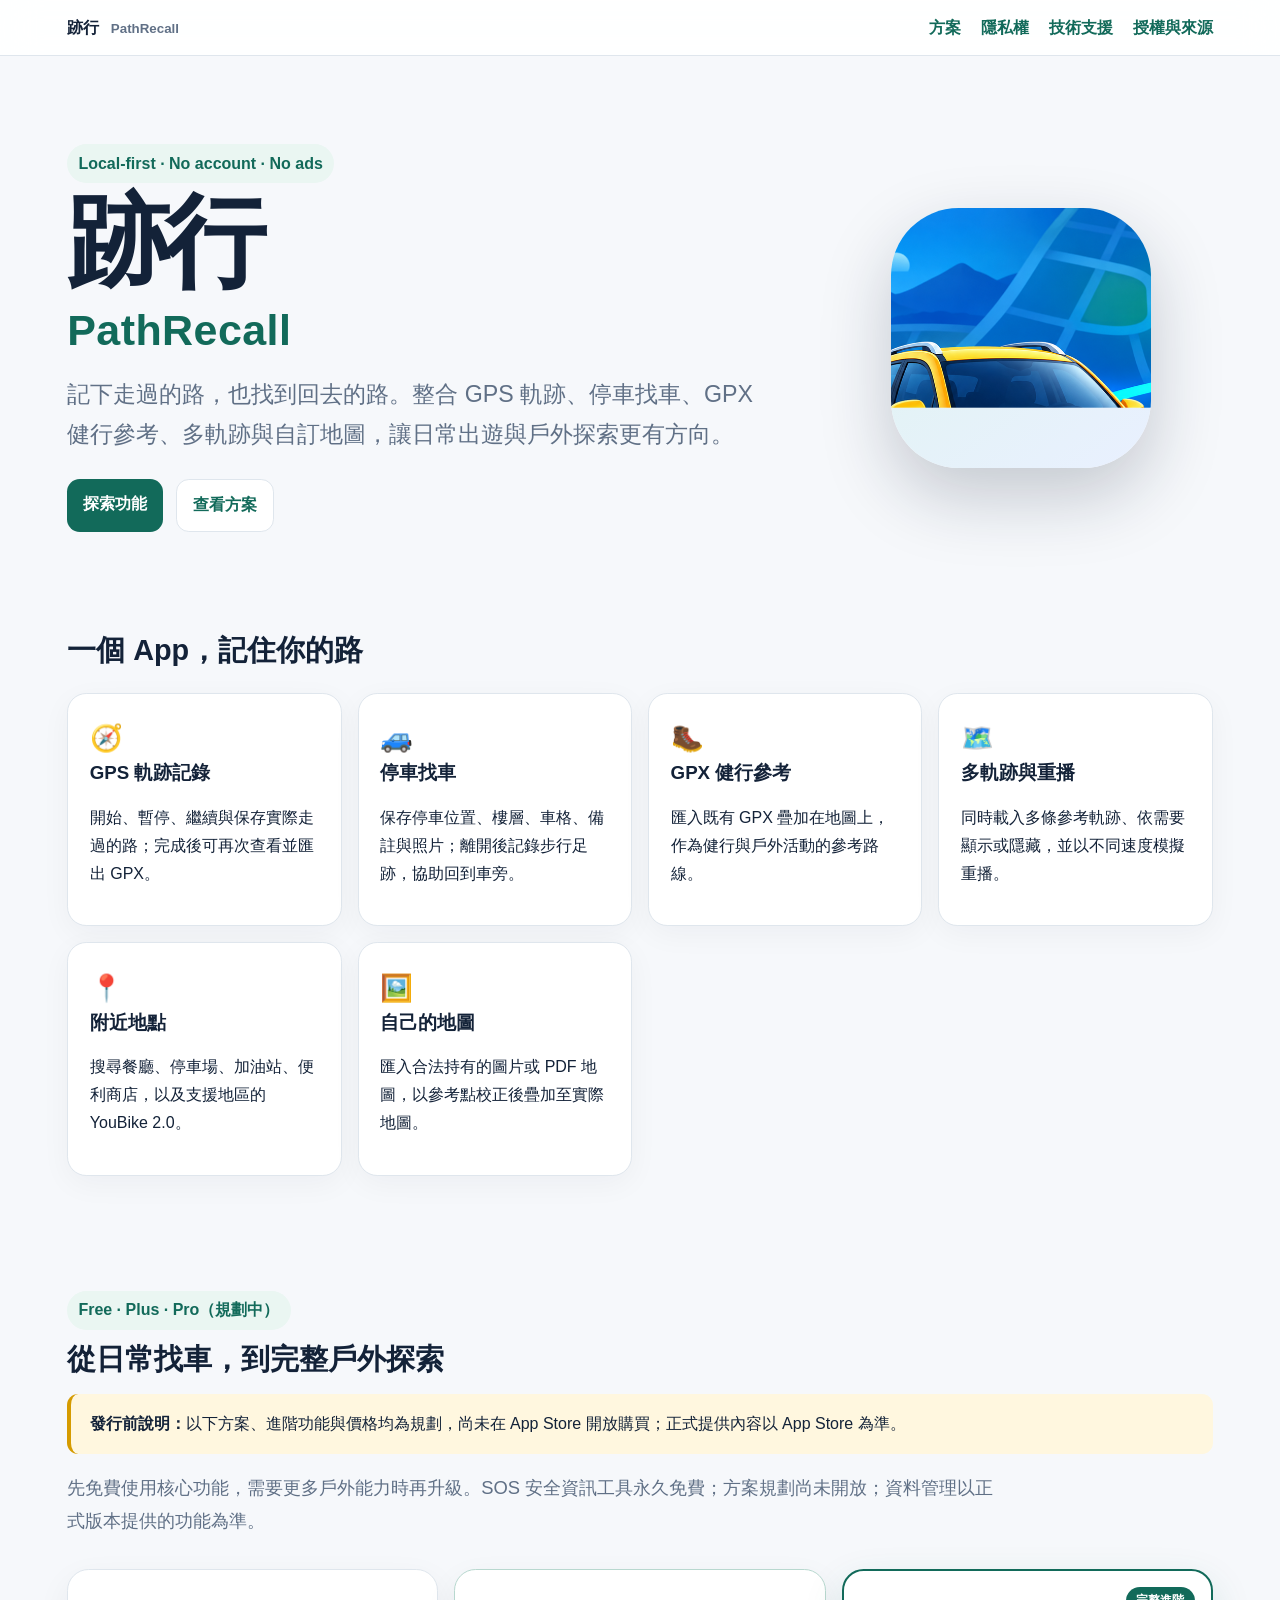
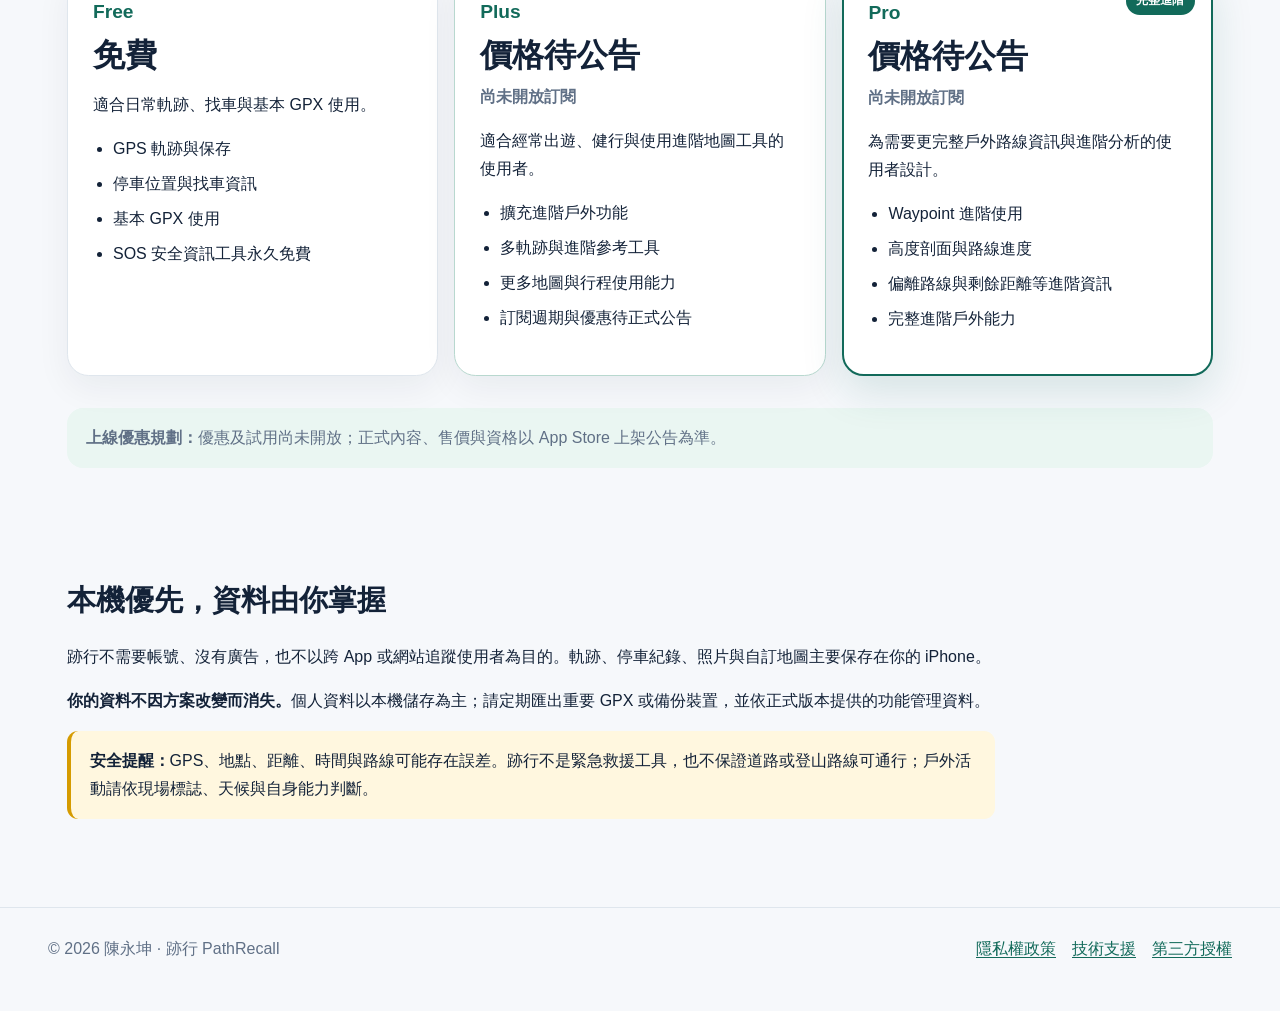
==== commit 35c801ee: "docs: remove unverified subscription retention and annual discount claims" ====
--- a/index.html
+++ b/index.html
@@ -1 +1 @@
-<!doctype html><html lang="zh-Hant"><head><meta charset="utf-8"><meta name="viewport" content="width=device-width,initial-scale=1"><title>跡行 PathRecall｜GPS 軌跡・找車・健行地圖</title><meta name="description" content="跡行 PathRecall：記下走過的路，也找到回去的路。GPS 軌跡、停車找車、GPX 健行、多軌跡與自訂地圖。"><link rel="canonical" href="https://chenyungkun.github.io/GPS-YK-Support/"><link rel="stylesheet" href="./assets/style.css"></head><body><a class="skip-link" href="#content">跳到主要內容</a><header class="site-header"><nav class="nav"><a class="brand" href="./">跡行 <small>PathRecall</small></a><a href="#plans">方案</a><a href="./privacy/">隱私權</a><a href="./support/">技術支援</a><a href="./licenses/">授權與來源</a></nav></header><main id="content"><section class="hero"><div><span class="eyebrow">Local-first · No account · No ads</span><h1>跡行<span>PathRecall</span></h1><p class="subtitle">記下走過的路，也找到回去的路。整合 GPS 軌跡、停車找車、GPX 健行參考、多軌跡與自訂地圖，讓日常出遊與戶外探索更有方向。</p><div class="actions"><a class="button" href="#features">探索功能</a><a class="button secondary" href="#plans">查看方案</a></div></div><div class="app-icon-frame"><img class="app-icon" src="./assets/app-icon.png" alt="跡行 PathRecall App 圖示"></div></section><section id="features"><h2>一個 App，記住你的路</h2><div class="grid"><article class="card"><div class="icon">🧭</div><h3>GPS 軌跡記錄</h3><p>開始、暫停、繼續與保存實際走過的路；完成後可再次查看並匯出 GPX。</p></article><article class="card"><div class="icon">🚙</div><h3>停車找車</h3><p>保存停車位置、樓層、車格、備註與照片；離開後記錄步行足跡，協助回到車旁。</p></article><article class="card"><div class="icon">🥾</div><h3>GPX 健行參考</h3><p>匯入既有 GPX 疊加在地圖上，作為健行與戶外活動的參考路線。</p></article><article class="card"><div class="icon">🗺️</div><h3>多軌跡與重播</h3><p>同時載入多條參考軌跡、依需要顯示或隱藏，並以不同速度模擬重播。</p></article><article class="card"><div class="icon">📍</div><h3>附近地點</h3><p>搜尋餐廳、停車場、加油站、便利商店，以及支援地區的 YouBike 2.0。</p></article><article class="card"><div class="icon">🖼️</div><h3>自己的地圖</h3><p>匯入合法持有的圖片或 PDF 地圖，以參考點校正後疊加至實際地圖。</p></article></div></section><section id="plans" class="plans"><span class="eyebrow">Free · Plus · Pro（規劃中）</span><h2>從日常找車，到完整戶外探索</h2><p class="notice"><strong>發行前說明：</strong>以下方案、進階功能與價格均為規劃，尚未在 App Store 開放購買；正式提供內容以 App Store 為準。</p><p class="lead">先免費使用核心功能，需要更多戶外能力時再升級。SOS 安全資訊工具永久免費；訂閱取消、降級或試用結束後，你既有的個人資料不會因此被鎖住。</p><div class="plan-grid"><article class="plan-card"><div class="plan-name">Free</div><div class="plan-price">免費</div><p>適合日常軌跡、找車與基本 GPX 使用。</p><ul><li>GPS 軌跡與保存</li><li>停車位置與找車資訊</li><li>基本 GPX 使用</li><li>SOS 安全資訊工具永久免費</li></ul></article><article class="plan-card plus"><div class="plan-name">Plus</div><div class="plan-price">價格待公告</div><div class="annual">尚未開放訂閱</div><p>適合經常出遊、健行與使用進階地圖工具的使用者。</p><ul><li>擴充進階戶外功能</li><li>多軌跡與進階參考工具</li><li>更多地圖與行程使用能力</li><li>年繳相當於付 10 個月、使用 12 個月</li></ul></article><article class="plan-card pro"><div class="plan-badge">完整進階</div><div class="plan-name">Pro</div><div class="plan-price">價格待公告</div><div class="annual">尚未開放訂閱</div><p>為需要更完整戶外路線資訊與進階分析的使用者設計。</p><ul><li>Waypoint 進階使用</li><li>高度剖面與路線進度</li><li>偏離路線與剩餘距離等進階資訊</li><li>完整進階戶外能力</li></ul></article></div><p class="plan-note"><strong>上線優惠規劃：</strong>優惠及試用尚未開放；正式內容、售價與資格以 App Store 上架公告為準。</p></section><section class="text"><h2>本機優先，資料由你掌握</h2><p>跡行不需要帳號、沒有廣告，也不以跨 App 或網站追蹤使用者為目的。軌跡、停車紀錄、照片與自訂地圖主要保存在你的 iPhone。</p><p><strong>你的資料不因方案改變而消失。</strong>取消訂閱、降級或試用結束後，既有資料仍可依 App 當時提供的資料管理功能查看、載入、刪除、分享與匯出 GPX。</p><p class="notice"><strong>安全提醒：</strong>GPS、地點、距離、時間與路線可能存在誤差。跡行不是緊急救援工具，也不保證道路或登山路線可通行；戶外活動請依現場標誌、天候與自身能力判斷。</p></section></main><footer><div class="footer-inner"><span>© 2026 陳永坤 · 跡行 PathRecall</span><a href="./privacy/">隱私權政策</a><a href="./support/">技術支援</a><a href="./licenses/">第三方授權</a></div></footer></body></html>+<!doctype html><html lang="zh-Hant"><head><meta charset="utf-8"><meta name="viewport" content="width=device-width,initial-scale=1"><title>跡行 PathRecall｜GPS 軌跡・找車・健行地圖</title><meta name="description" content="跡行 PathRecall：記下走過的路，也找到回去的路。GPS 軌跡、停車找車、GPX 健行、多軌跡與自訂地圖。"><link rel="canonical" href="https://chenyungkun.github.io/GPS-YK-Support/"><link rel="stylesheet" href="./assets/style.css"></head><body><a class="skip-link" href="#content">跳到主要內容</a><header class="site-header"><nav class="nav"><a class="brand" href="./">跡行 <small>PathRecall</small></a><a href="#plans">方案</a><a href="./privacy/">隱私權</a><a href="./support/">技術支援</a><a href="./licenses/">授權與來源</a></nav></header><main id="content"><section class="hero"><div><span class="eyebrow">Local-first · No account · No ads</span><h1>跡行<span>PathRecall</span></h1><p class="subtitle">記下走過的路，也找到回去的路。整合 GPS 軌跡、停車找車、GPX 健行參考、多軌跡與自訂地圖，讓日常出遊與戶外探索更有方向。</p><div class="actions"><a class="button" href="#features">探索功能</a><a class="button secondary" href="#plans">查看方案</a></div></div><div class="app-icon-frame"><img class="app-icon" src="./assets/app-icon.png" alt="跡行 PathRecall App 圖示"></div></section><section id="features"><h2>一個 App，記住你的路</h2><div class="grid"><article class="card"><div class="icon">🧭</div><h3>GPS 軌跡記錄</h3><p>開始、暫停、繼續與保存實際走過的路；完成後可再次查看並匯出 GPX。</p></article><article class="card"><div class="icon">🚙</div><h3>停車找車</h3><p>保存停車位置、樓層、車格、備註與照片；離開後記錄步行足跡，協助回到車旁。</p></article><article class="card"><div class="icon">🥾</div><h3>GPX 健行參考</h3><p>匯入既有 GPX 疊加在地圖上，作為健行與戶外活動的參考路線。</p></article><article class="card"><div class="icon">🗺️</div><h3>多軌跡與重播</h3><p>同時載入多條參考軌跡、依需要顯示或隱藏，並以不同速度模擬重播。</p></article><article class="card"><div class="icon">📍</div><h3>附近地點</h3><p>搜尋餐廳、停車場、加油站、便利商店，以及支援地區的 YouBike 2.0。</p></article><article class="card"><div class="icon">🖼️</div><h3>自己的地圖</h3><p>匯入合法持有的圖片或 PDF 地圖，以參考點校正後疊加至實際地圖。</p></article></div></section><section id="plans" class="plans"><span class="eyebrow">Free · Plus · Pro（規劃中）</span><h2>從日常找車，到完整戶外探索</h2><p class="notice"><strong>發行前說明：</strong>以下方案、進階功能與價格均為規劃，尚未在 App Store 開放購買；正式提供內容以 App Store 為準。</p><p class="lead">先免費使用核心功能，需要更多戶外能力時再升級。SOS 安全資訊工具永久免費；方案規劃尚未開放；資料管理以正式版本提供的功能為準。</p><div class="plan-grid"><article class="plan-card"><div class="plan-name">Free</div><div class="plan-price">免費</div><p>適合日常軌跡、找車與基本 GPX 使用。</p><ul><li>GPS 軌跡與保存</li><li>停車位置與找車資訊</li><li>基本 GPX 使用</li><li>SOS 安全資訊工具永久免費</li></ul></article><article class="plan-card plus"><div class="plan-name">Plus</div><div class="plan-price">價格待公告</div><div class="annual">尚未開放訂閱</div><p>適合經常出遊、健行與使用進階地圖工具的使用者。</p><ul><li>擴充進階戶外功能</li><li>多軌跡與進階參考工具</li><li>更多地圖與行程使用能力</li><li>訂閱週期與優惠待正式公告</li></ul></article><article class="plan-card pro"><div class="plan-badge">完整進階</div><div class="plan-name">Pro</div><div class="plan-price">價格待公告</div><div class="annual">尚未開放訂閱</div><p>為需要更完整戶外路線資訊與進階分析的使用者設計。</p><ul><li>Waypoint 進階使用</li><li>高度剖面與路線進度</li><li>偏離路線與剩餘距離等進階資訊</li><li>完整進階戶外能力</li></ul></article></div><p class="plan-note"><strong>上線優惠規劃：</strong>優惠及試用尚未開放；正式內容、售價與資格以 App Store 上架公告為準。</p></section><section class="text"><h2>本機優先，資料由你掌握</h2><p>跡行不需要帳號、沒有廣告，也不以跨 App 或網站追蹤使用者為目的。軌跡、停車紀錄、照片與自訂地圖主要保存在你的 iPhone。</p><p><strong>你的資料不因方案改變而消失。</strong>個人資料以本機儲存為主；請定期匯出重要 GPX 或備份裝置，並依正式版本提供的功能管理資料。</p><p class="notice"><strong>安全提醒：</strong>GPS、地點、距離、時間與路線可能存在誤差。跡行不是緊急救援工具，也不保證道路或登山路線可通行；戶外活動請依現場標誌、天候與自身能力判斷。</p></section></main><footer><div class="footer-inner"><span>© 2026 陳永坤 · 跡行 PathRecall</span><a href="./privacy/">隱私權政策</a><a href="./support/">技術支援</a><a href="./licenses/">第三方授權</a></div></footer></body></html>
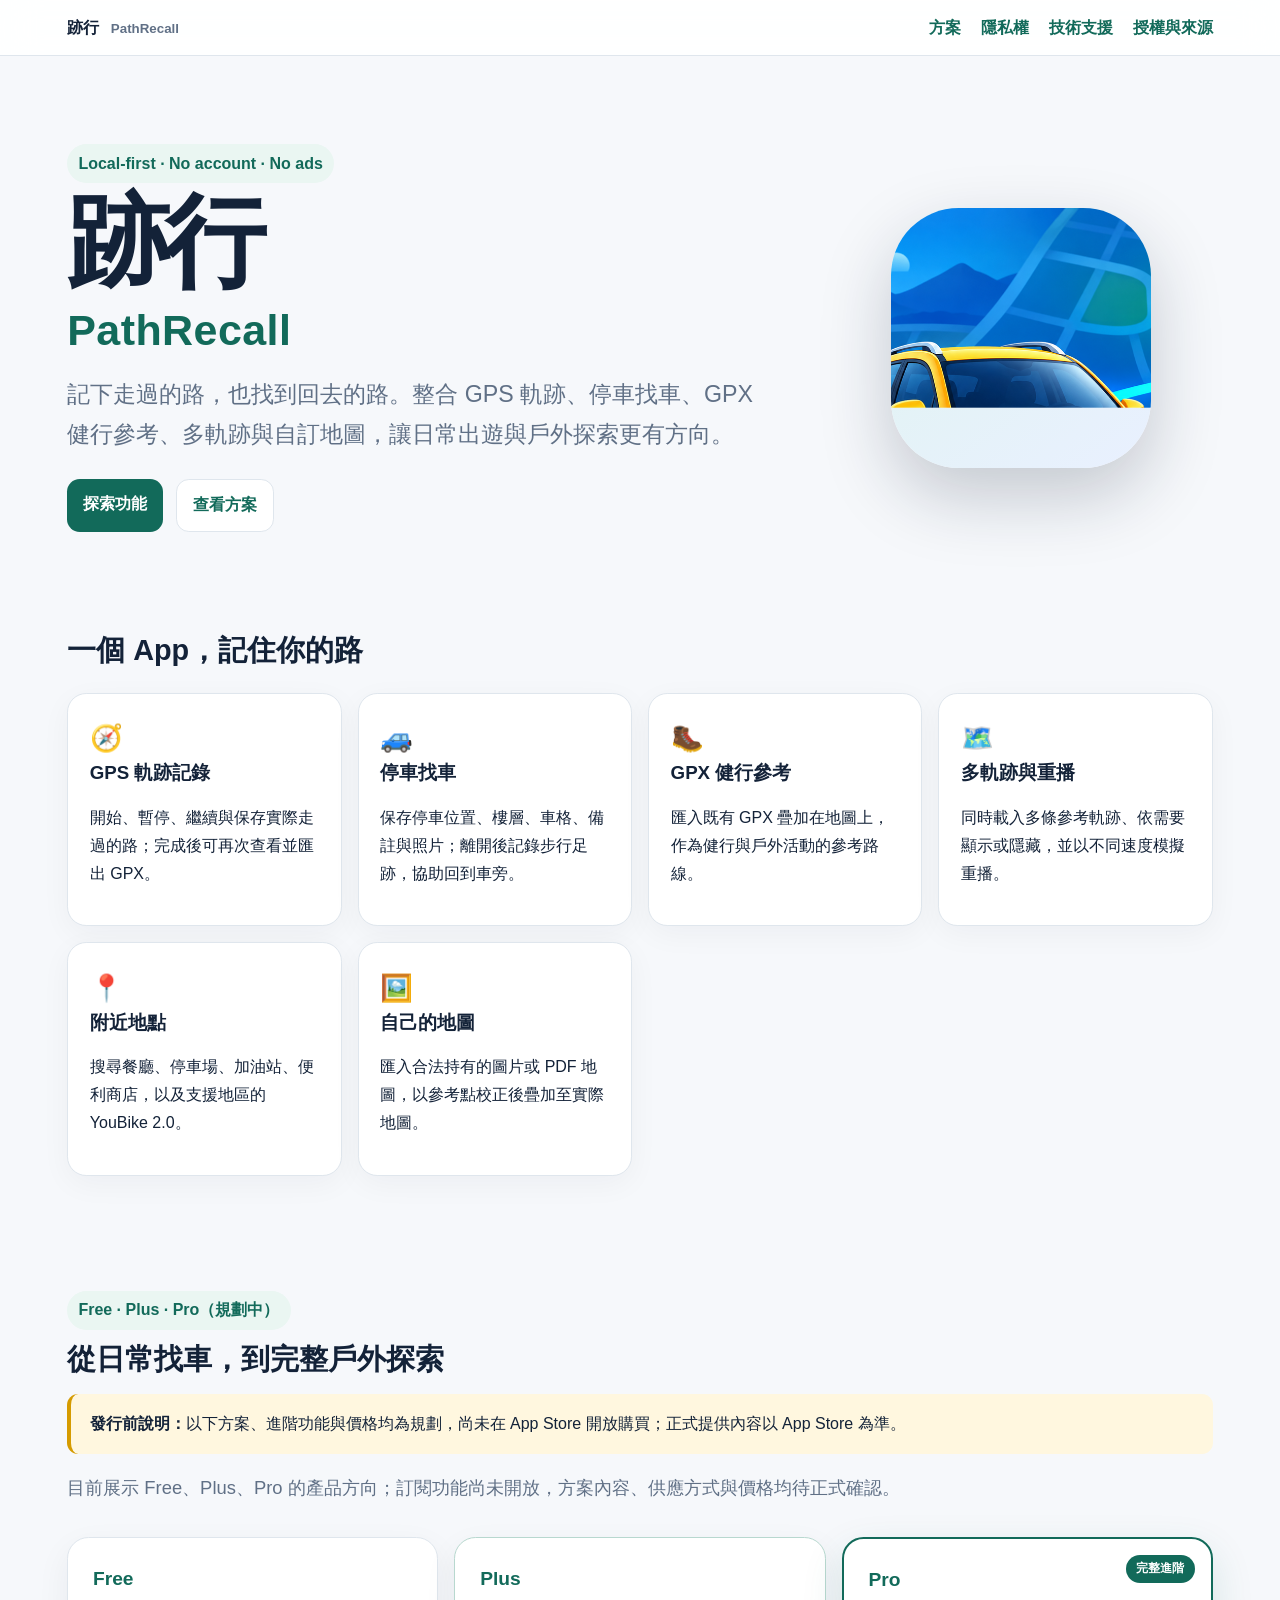
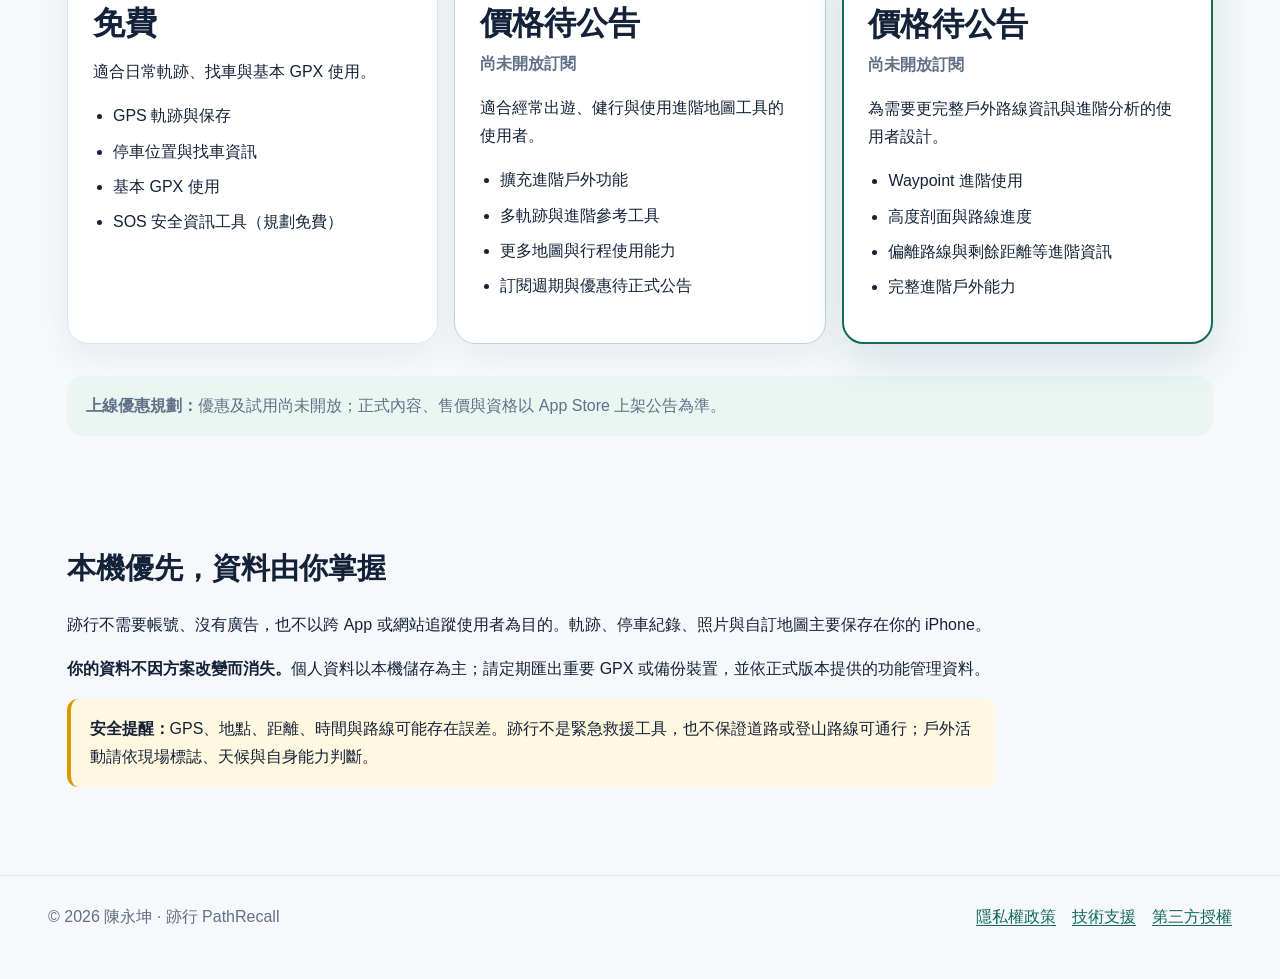
==== commit 0c7bcda8: "marketing: clearly label Free Plus Pro as planned without verified StoreKit" ====
--- a/index.html
+++ b/index.html
@@ -1 +1 @@
-<!doctype html><html lang="zh-Hant"><head><meta charset="utf-8"><meta name="viewport" content="width=device-width,initial-scale=1"><title>跡行 PathRecall｜GPS 軌跡・找車・健行地圖</title><meta name="description" content="跡行 PathRecall：記下走過的路，也找到回去的路。GPS 軌跡、停車找車、GPX 健行、多軌跡與自訂地圖。"><link rel="canonical" href="https://chenyungkun.github.io/GPS-YK-Support/"><link rel="stylesheet" href="./assets/style.css"></head><body><a class="skip-link" href="#content">跳到主要內容</a><header class="site-header"><nav class="nav"><a class="brand" href="./">跡行 <small>PathRecall</small></a><a href="#plans">方案</a><a href="./privacy/">隱私權</a><a href="./support/">技術支援</a><a href="./licenses/">授權與來源</a></nav></header><main id="content"><section class="hero"><div><span class="eyebrow">Local-first · No account · No ads</span><h1>跡行<span>PathRecall</span></h1><p class="subtitle">記下走過的路，也找到回去的路。整合 GPS 軌跡、停車找車、GPX 健行參考、多軌跡與自訂地圖，讓日常出遊與戶外探索更有方向。</p><div class="actions"><a class="button" href="#features">探索功能</a><a class="button secondary" href="#plans">查看方案</a></div></div><div class="app-icon-frame"><img class="app-icon" src="./assets/app-icon.png" alt="跡行 PathRecall App 圖示"></div></section><section id="features"><h2>一個 App，記住你的路</h2><div class="grid"><article class="card"><div class="icon">🧭</div><h3>GPS 軌跡記錄</h3><p>開始、暫停、繼續與保存實際走過的路；完成後可再次查看並匯出 GPX。</p></article><article class="card"><div class="icon">🚙</div><h3>停車找車</h3><p>保存停車位置、樓層、車格、備註與照片；離開後記錄步行足跡，協助回到車旁。</p></article><article class="card"><div class="icon">🥾</div><h3>GPX 健行參考</h3><p>匯入既有 GPX 疊加在地圖上，作為健行與戶外活動的參考路線。</p></article><article class="card"><div class="icon">🗺️</div><h3>多軌跡與重播</h3><p>同時載入多條參考軌跡、依需要顯示或隱藏，並以不同速度模擬重播。</p></article><article class="card"><div class="icon">📍</div><h3>附近地點</h3><p>搜尋餐廳、停車場、加油站、便利商店，以及支援地區的 YouBike 2.0。</p></article><article class="card"><div class="icon">🖼️</div><h3>自己的地圖</h3><p>匯入合法持有的圖片或 PDF 地圖，以參考點校正後疊加至實際地圖。</p></article></div></section><section id="plans" class="plans"><span class="eyebrow">Free · Plus · Pro（規劃中）</span><h2>從日常找車，到完整戶外探索</h2><p class="notice"><strong>發行前說明：</strong>以下方案、進階功能與價格均為規劃，尚未在 App Store 開放購買；正式提供內容以 App Store 為準。</p><p class="lead">先免費使用核心功能，需要更多戶外能力時再升級。SOS 安全資訊工具永久免費；方案規劃尚未開放；資料管理以正式版本提供的功能為準。</p><div class="plan-grid"><article class="plan-card"><div class="plan-name">Free</div><div class="plan-price">免費</div><p>適合日常軌跡、找車與基本 GPX 使用。</p><ul><li>GPS 軌跡與保存</li><li>停車位置與找車資訊</li><li>基本 GPX 使用</li><li>SOS 安全資訊工具永久免費</li></ul></article><article class="plan-card plus"><div class="plan-name">Plus</div><div class="plan-price">價格待公告</div><div class="annual">尚未開放訂閱</div><p>適合經常出遊、健行與使用進階地圖工具的使用者。</p><ul><li>擴充進階戶外功能</li><li>多軌跡與進階參考工具</li><li>更多地圖與行程使用能力</li><li>訂閱週期與優惠待正式公告</li></ul></article><article class="plan-card pro"><div class="plan-badge">完整進階</div><div class="plan-name">Pro</div><div class="plan-price">價格待公告</div><div class="annual">尚未開放訂閱</div><p>為需要更完整戶外路線資訊與進階分析的使用者設計。</p><ul><li>Waypoint 進階使用</li><li>高度剖面與路線進度</li><li>偏離路線與剩餘距離等進階資訊</li><li>完整進階戶外能力</li></ul></article></div><p class="plan-note"><strong>上線優惠規劃：</strong>優惠及試用尚未開放；正式內容、售價與資格以 App Store 上架公告為準。</p></section><section class="text"><h2>本機優先，資料由你掌握</h2><p>跡行不需要帳號、沒有廣告，也不以跨 App 或網站追蹤使用者為目的。軌跡、停車紀錄、照片與自訂地圖主要保存在你的 iPhone。</p><p><strong>你的資料不因方案改變而消失。</strong>個人資料以本機儲存為主；請定期匯出重要 GPX 或備份裝置，並依正式版本提供的功能管理資料。</p><p class="notice"><strong>安全提醒：</strong>GPS、地點、距離、時間與路線可能存在誤差。跡行不是緊急救援工具，也不保證道路或登山路線可通行；戶外活動請依現場標誌、天候與自身能力判斷。</p></section></main><footer><div class="footer-inner"><span>© 2026 陳永坤 · 跡行 PathRecall</span><a href="./privacy/">隱私權政策</a><a href="./support/">技術支援</a><a href="./licenses/">第三方授權</a></div></footer></body></html>+<!doctype html><html lang="zh-Hant"><head><meta charset="utf-8"><meta name="viewport" content="width=device-width,initial-scale=1"><title>跡行 PathRecall｜GPS 軌跡・找車・健行地圖</title><meta name="description" content="跡行 PathRecall：記下走過的路，也找到回去的路。GPS 軌跡、停車找車、GPX 健行、多軌跡與自訂地圖。"><link rel="canonical" href="https://chenyungkun.github.io/GPS-YK-Support/"><link rel="stylesheet" href="./assets/style.css"></head><body><a class="skip-link" href="#content">跳到主要內容</a><header class="site-header"><nav class="nav"><a class="brand" href="./">跡行 <small>PathRecall</small></a><a href="#plans">方案</a><a href="./privacy/">隱私權</a><a href="./support/">技術支援</a><a href="./licenses/">授權與來源</a></nav></header><main id="content"><section class="hero"><div><span class="eyebrow">Local-first · No account · No ads</span><h1>跡行<span>PathRecall</span></h1><p class="subtitle">記下走過的路，也找到回去的路。整合 GPS 軌跡、停車找車、GPX 健行參考、多軌跡與自訂地圖，讓日常出遊與戶外探索更有方向。</p><div class="actions"><a class="button" href="#features">探索功能</a><a class="button secondary" href="#plans">查看方案</a></div></div><div class="app-icon-frame"><img class="app-icon" src="./assets/app-icon.png" alt="跡行 PathRecall App 圖示"></div></section><section id="features"><h2>一個 App，記住你的路</h2><div class="grid"><article class="card"><div class="icon">🧭</div><h3>GPS 軌跡記錄</h3><p>開始、暫停、繼續與保存實際走過的路；完成後可再次查看並匯出 GPX。</p></article><article class="card"><div class="icon">🚙</div><h3>停車找車</h3><p>保存停車位置、樓層、車格、備註與照片；離開後記錄步行足跡，協助回到車旁。</p></article><article class="card"><div class="icon">🥾</div><h3>GPX 健行參考</h3><p>匯入既有 GPX 疊加在地圖上，作為健行與戶外活動的參考路線。</p></article><article class="card"><div class="icon">🗺️</div><h3>多軌跡與重播</h3><p>同時載入多條參考軌跡、依需要顯示或隱藏，並以不同速度模擬重播。</p></article><article class="card"><div class="icon">📍</div><h3>附近地點</h3><p>搜尋餐廳、停車場、加油站、便利商店，以及支援地區的 YouBike 2.0。</p></article><article class="card"><div class="icon">🖼️</div><h3>自己的地圖</h3><p>匯入合法持有的圖片或 PDF 地圖，以參考點校正後疊加至實際地圖。</p></article></div></section><section id="plans" class="plans"><span class="eyebrow">Free · Plus · Pro（規劃中）</span><h2>從日常找車，到完整戶外探索</h2><p class="notice"><strong>發行前說明：</strong>以下方案、進階功能與價格均為規劃，尚未在 App Store 開放購買；正式提供內容以 App Store 為準。</p><p class="lead">目前展示 Free、Plus、Pro 的產品方向；訂閱功能尚未開放，方案內容、供應方式與價格均待正式確認。</p><div class="plan-grid"><article class="plan-card"><div class="plan-name">Free</div><div class="plan-price">免費</div><p>適合日常軌跡、找車與基本 GPX 使用。</p><ul><li>GPS 軌跡與保存</li><li>停車位置與找車資訊</li><li>基本 GPX 使用</li><li>SOS 安全資訊工具（規劃免費）</li></ul></article><article class="plan-card plus"><div class="plan-name">Plus</div><div class="plan-price">價格待公告</div><div class="annual">尚未開放訂閱</div><p>適合經常出遊、健行與使用進階地圖工具的使用者。</p><ul><li>擴充進階戶外功能</li><li>多軌跡與進階參考工具</li><li>更多地圖與行程使用能力</li><li>訂閱週期與優惠待正式公告</li></ul></article><article class="plan-card pro"><div class="plan-badge">完整進階</div><div class="plan-name">Pro</div><div class="plan-price">價格待公告</div><div class="annual">尚未開放訂閱</div><p>為需要更完整戶外路線資訊與進階分析的使用者設計。</p><ul><li>Waypoint 進階使用</li><li>高度剖面與路線進度</li><li>偏離路線與剩餘距離等進階資訊</li><li>完整進階戶外能力</li></ul></article></div><p class="plan-note"><strong>上線優惠規劃：</strong>優惠及試用尚未開放；正式內容、售價與資格以 App Store 上架公告為準。</p></section><section class="text"><h2>本機優先，資料由你掌握</h2><p>跡行不需要帳號、沒有廣告，也不以跨 App 或網站追蹤使用者為目的。軌跡、停車紀錄、照片與自訂地圖主要保存在你的 iPhone。</p><p><strong>你的資料不因方案改變而消失。</strong>個人資料以本機儲存為主；請定期匯出重要 GPX 或備份裝置，並依正式版本提供的功能管理資料。</p><p class="notice"><strong>安全提醒：</strong>GPS、地點、距離、時間與路線可能存在誤差。跡行不是緊急救援工具，也不保證道路或登山路線可通行；戶外活動請依現場標誌、天候與自身能力判斷。</p></section></main><footer><div class="footer-inner"><span>© 2026 陳永坤 · 跡行 PathRecall</span><a href="./privacy/">隱私權政策</a><a href="./support/">技術支援</a><a href="./licenses/">第三方授權</a></div></footer></body></html>
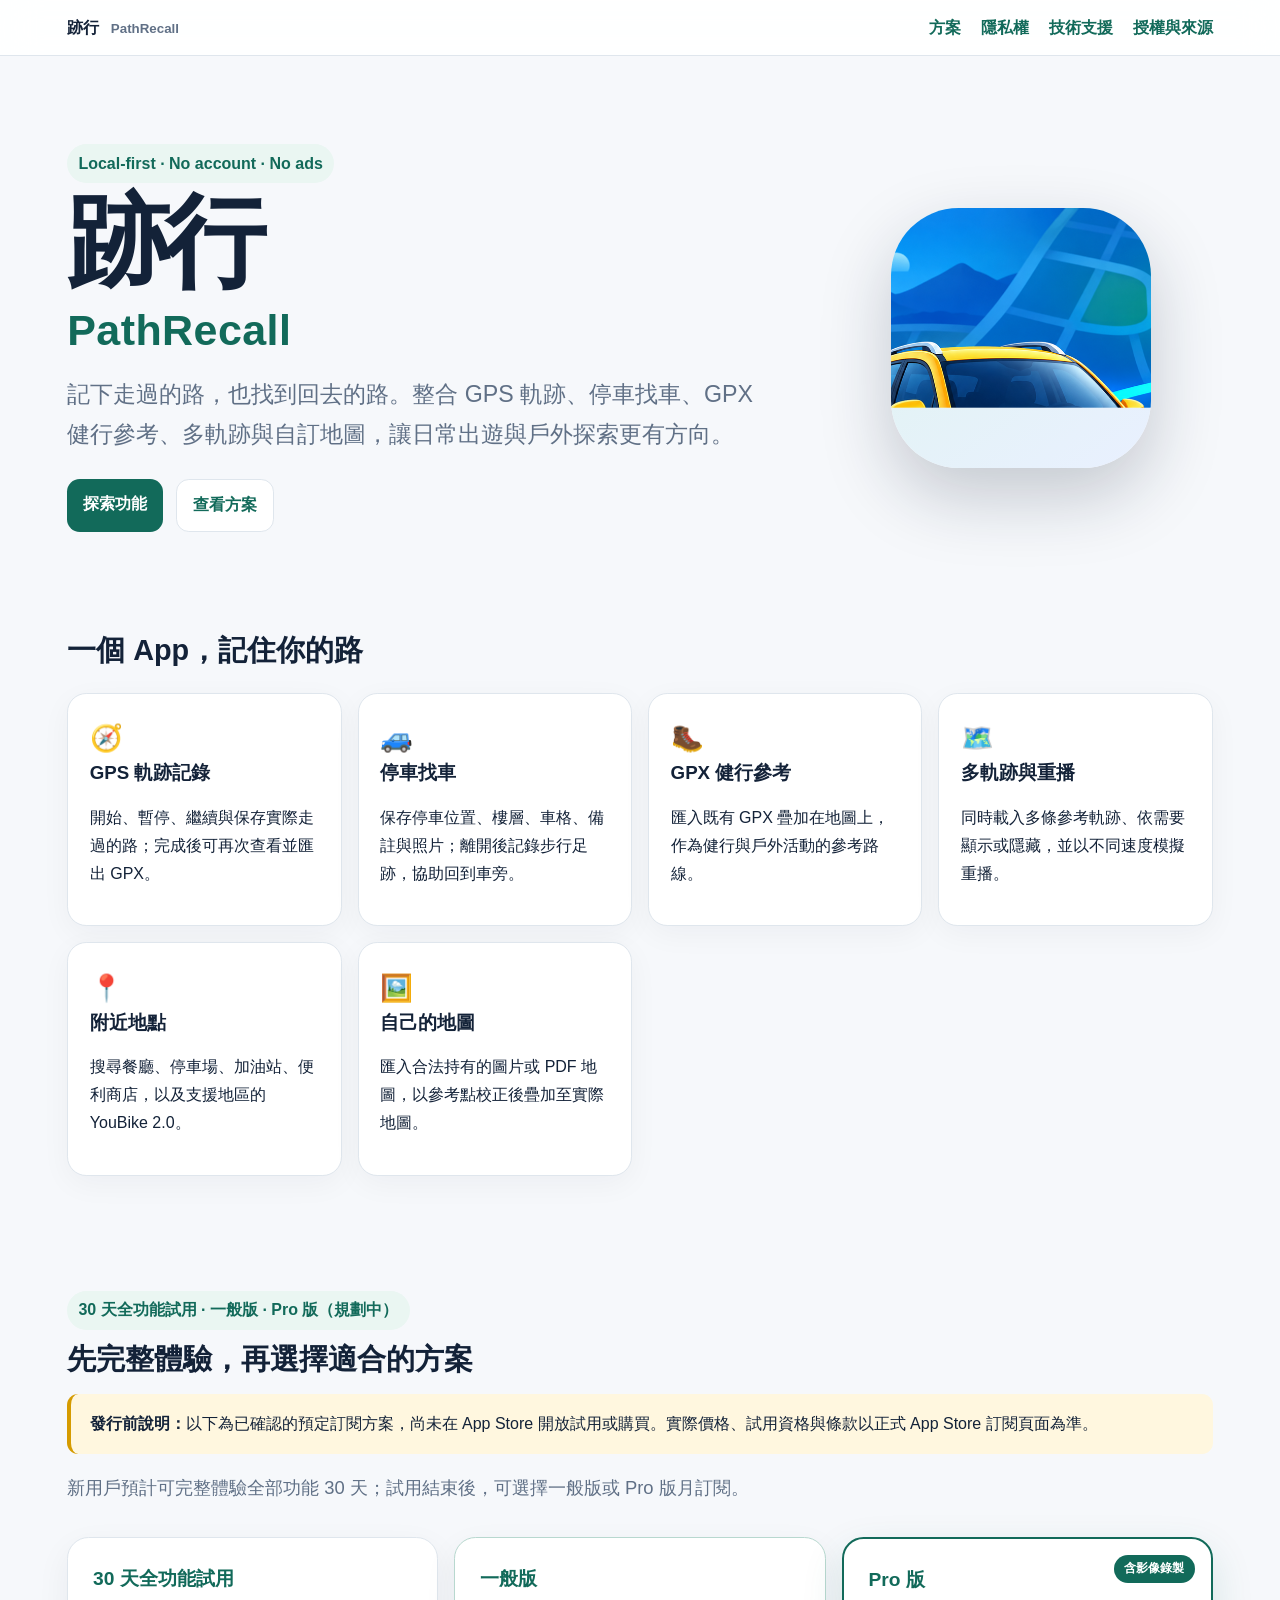
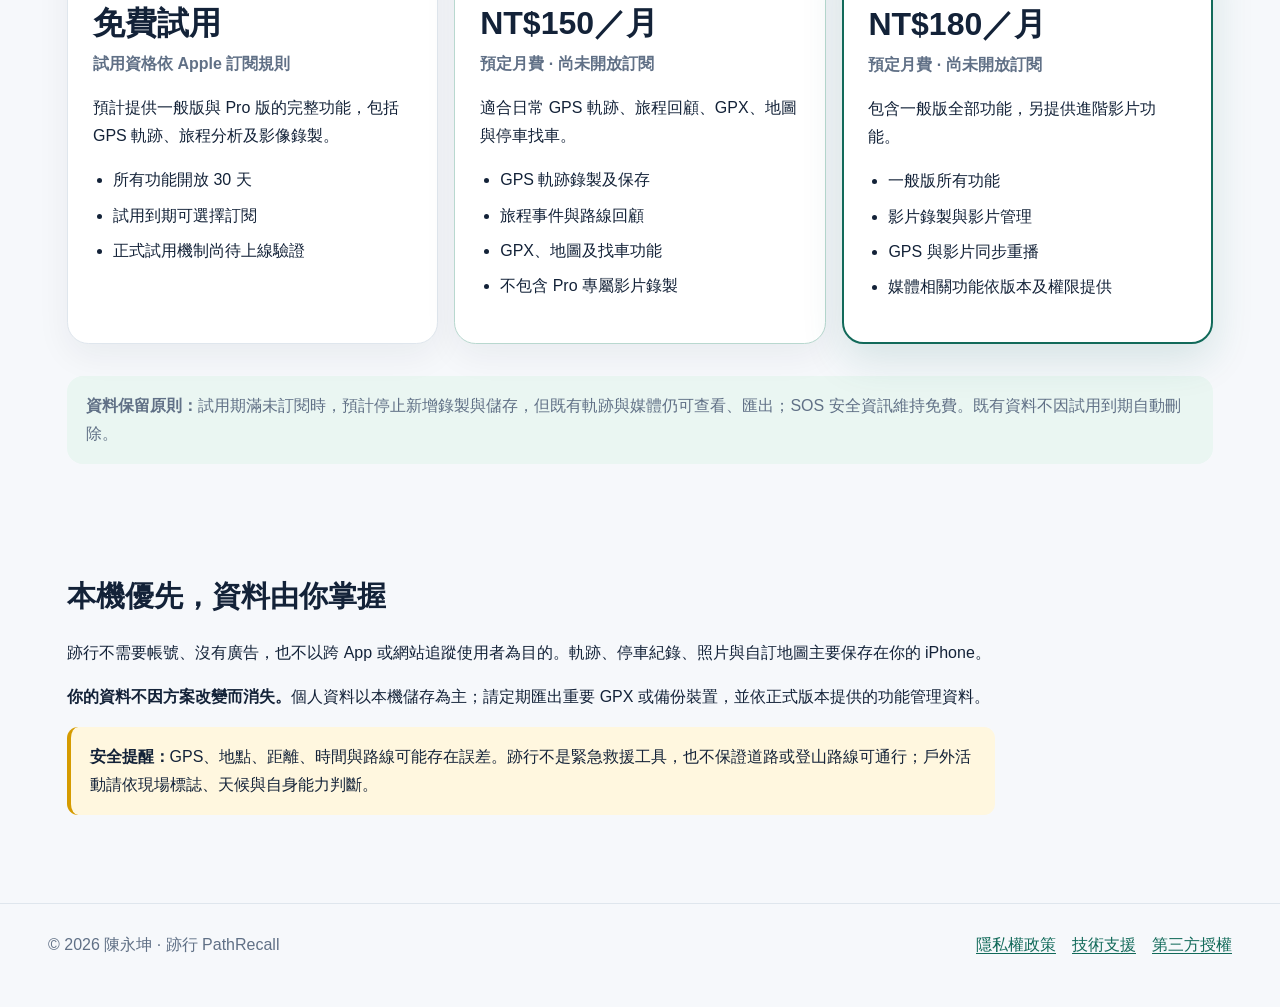
==== commit 8eb28ca2: "site: replace obsolete Free Plus Pro plans with confirmed 30-day trial and NT$150/180 tiers" ====
--- a/index.html
+++ b/index.html
@@ -1 +1 @@
-<!doctype html><html lang="zh-Hant"><head><meta charset="utf-8"><meta name="viewport" content="width=device-width,initial-scale=1"><title>跡行 PathRecall｜GPS 軌跡・找車・健行地圖</title><meta name="description" content="跡行 PathRecall：記下走過的路，也找到回去的路。GPS 軌跡、停車找車、GPX 健行、多軌跡與自訂地圖。"><link rel="canonical" href="https://chenyungkun.github.io/GPS-YK-Support/"><link rel="stylesheet" href="./assets/style.css"></head><body><a class="skip-link" href="#content">跳到主要內容</a><header class="site-header"><nav class="nav"><a class="brand" href="./">跡行 <small>PathRecall</small></a><a href="#plans">方案</a><a href="./privacy/">隱私權</a><a href="./support/">技術支援</a><a href="./licenses/">授權與來源</a></nav></header><main id="content"><section class="hero"><div><span class="eyebrow">Local-first · No account · No ads</span><h1>跡行<span>PathRecall</span></h1><p class="subtitle">記下走過的路，也找到回去的路。整合 GPS 軌跡、停車找車、GPX 健行參考、多軌跡與自訂地圖，讓日常出遊與戶外探索更有方向。</p><div class="actions"><a class="button" href="#features">探索功能</a><a class="button secondary" href="#plans">查看方案</a></div></div><div class="app-icon-frame"><img class="app-icon" src="./assets/app-icon.png" alt="跡行 PathRecall App 圖示"></div></section><section id="features"><h2>一個 App，記住你的路</h2><div class="grid"><article class="card"><div class="icon">🧭</div><h3>GPS 軌跡記錄</h3><p>開始、暫停、繼續與保存實際走過的路；完成後可再次查看並匯出 GPX。</p></article><article class="card"><div class="icon">🚙</div><h3>停車找車</h3><p>保存停車位置、樓層、車格、備註與照片；離開後記錄步行足跡，協助回到車旁。</p></article><article class="card"><div class="icon">🥾</div><h3>GPX 健行參考</h3><p>匯入既有 GPX 疊加在地圖上，作為健行與戶外活動的參考路線。</p></article><article class="card"><div class="icon">🗺️</div><h3>多軌跡與重播</h3><p>同時載入多條參考軌跡、依需要顯示或隱藏，並以不同速度模擬重播。</p></article><article class="card"><div class="icon">📍</div><h3>附近地點</h3><p>搜尋餐廳、停車場、加油站、便利商店，以及支援地區的 YouBike 2.0。</p></article><article class="card"><div class="icon">🖼️</div><h3>自己的地圖</h3><p>匯入合法持有的圖片或 PDF 地圖，以參考點校正後疊加至實際地圖。</p></article></div></section><section id="plans" class="plans"><span class="eyebrow">Free · Plus · Pro（規劃中）</span><h2>從日常找車，到完整戶外探索</h2><p class="notice"><strong>發行前說明：</strong>以下方案、進階功能與價格均為規劃，尚未在 App Store 開放購買；正式提供內容以 App Store 為準。</p><p class="lead">目前展示 Free、Plus、Pro 的產品方向；訂閱功能尚未開放，方案內容、供應方式與價格均待正式確認。</p><div class="plan-grid"><article class="plan-card"><div class="plan-name">Free</div><div class="plan-price">免費</div><p>適合日常軌跡、找車與基本 GPX 使用。</p><ul><li>GPS 軌跡與保存</li><li>停車位置與找車資訊</li><li>基本 GPX 使用</li><li>SOS 安全資訊工具（規劃免費）</li></ul></article><article class="plan-card plus"><div class="plan-name">Plus</div><div class="plan-price">價格待公告</div><div class="annual">尚未開放訂閱</div><p>適合經常出遊、健行與使用進階地圖工具的使用者。</p><ul><li>擴充進階戶外功能</li><li>多軌跡與進階參考工具</li><li>更多地圖與行程使用能力</li><li>訂閱週期與優惠待正式公告</li></ul></article><article class="plan-card pro"><div class="plan-badge">完整進階</div><div class="plan-name">Pro</div><div class="plan-price">價格待公告</div><div class="annual">尚未開放訂閱</div><p>為需要更完整戶外路線資訊與進階分析的使用者設計。</p><ul><li>Waypoint 進階使用</li><li>高度剖面與路線進度</li><li>偏離路線與剩餘距離等進階資訊</li><li>完整進階戶外能力</li></ul></article></div><p class="plan-note"><strong>上線優惠規劃：</strong>優惠及試用尚未開放；正式內容、售價與資格以 App Store 上架公告為準。</p></section><section class="text"><h2>本機優先，資料由你掌握</h2><p>跡行不需要帳號、沒有廣告，也不以跨 App 或網站追蹤使用者為目的。軌跡、停車紀錄、照片與自訂地圖主要保存在你的 iPhone。</p><p><strong>你的資料不因方案改變而消失。</strong>個人資料以本機儲存為主；請定期匯出重要 GPX 或備份裝置，並依正式版本提供的功能管理資料。</p><p class="notice"><strong>安全提醒：</strong>GPS、地點、距離、時間與路線可能存在誤差。跡行不是緊急救援工具，也不保證道路或登山路線可通行；戶外活動請依現場標誌、天候與自身能力判斷。</p></section></main><footer><div class="footer-inner"><span>© 2026 陳永坤 · 跡行 PathRecall</span><a href="./privacy/">隱私權政策</a><a href="./support/">技術支援</a><a href="./licenses/">第三方授權</a></div></footer></body></html>+<!doctype html><html lang="zh-Hant"><head><meta charset="utf-8"><meta name="viewport" content="width=device-width,initial-scale=1"><title>跡行 PathRecall｜GPS 軌跡・找車・健行地圖</title><meta name="description" content="跡行 PathRecall：記下走過的路，也找到回去的路。GPS 軌跡、停車找車、GPX 健行、多軌跡與自訂地圖。"><link rel="canonical" href="https://chenyungkun.github.io/GPS-YK-Support/"><link rel="stylesheet" href="./assets/style.css"></head><body><a class="skip-link" href="#content">跳到主要內容</a><header class="site-header"><nav class="nav"><a class="brand" href="./">跡行 <small>PathRecall</small></a><a href="#plans">方案</a><a href="./privacy/">隱私權</a><a href="./support/">技術支援</a><a href="./licenses/">授權與來源</a></nav></header><main id="content"><section class="hero"><div><span class="eyebrow">Local-first · No account · No ads</span><h1>跡行<span>PathRecall</span></h1><p class="subtitle">記下走過的路，也找到回去的路。整合 GPS 軌跡、停車找車、GPX 健行參考、多軌跡與自訂地圖，讓日常出遊與戶外探索更有方向。</p><div class="actions"><a class="button" href="#features">探索功能</a><a class="button secondary" href="#plans">查看方案</a></div></div><div class="app-icon-frame"><img class="app-icon" src="./assets/app-icon.png" alt="跡行 PathRecall App 圖示"></div></section><section id="features"><h2>一個 App，記住你的路</h2><div class="grid"><article class="card"><div class="icon">🧭</div><h3>GPS 軌跡記錄</h3><p>開始、暫停、繼續與保存實際走過的路；完成後可再次查看並匯出 GPX。</p></article><article class="card"><div class="icon">🚙</div><h3>停車找車</h3><p>保存停車位置、樓層、車格、備註與照片；離開後記錄步行足跡，協助回到車旁。</p></article><article class="card"><div class="icon">🥾</div><h3>GPX 健行參考</h3><p>匯入既有 GPX 疊加在地圖上，作為健行與戶外活動的參考路線。</p></article><article class="card"><div class="icon">🗺️</div><h3>多軌跡與重播</h3><p>同時載入多條參考軌跡、依需要顯示或隱藏，並以不同速度模擬重播。</p></article><article class="card"><div class="icon">📍</div><h3>附近地點</h3><p>搜尋餐廳、停車場、加油站、便利商店，以及支援地區的 YouBike 2.0。</p></article><article class="card"><div class="icon">🖼️</div><h3>自己的地圖</h3><p>匯入合法持有的圖片或 PDF 地圖，以參考點校正後疊加至實際地圖。</p></article></div></section><section id="plans" class="plans"><span class="eyebrow">30 天全功能試用 · 一般版 · Pro 版（規劃中）</span><h2>先完整體驗，再選擇適合的方案</h2><p class="notice"><strong>發行前說明：</strong>以下為已確認的預定訂閱方案，尚未在 App Store 開放試用或購買。實際價格、試用資格與條款以正式 App Store 訂閱頁面為準。</p><p class="lead">新用戶預計可完整體驗全部功能 30 天；試用結束後，可選擇一般版或 Pro 版月訂閱。</p><div class="plan-grid"><article class="plan-card"><div class="plan-name">30 天全功能試用</div><div class="plan-price">免費試用</div><div class="annual">試用資格依 Apple 訂閱規則</div><p>預計提供一般版與 Pro 版的完整功能，包括 GPS 軌跡、旅程分析及影像錄製。</p><ul><li>所有功能開放 30 天</li><li>試用到期可選擇訂閱</li><li>正式試用機制尚待上線驗證</li></ul></article><article class="plan-card plus"><div class="plan-name">一般版</div><div class="plan-price">NT$150／月</div><div class="annual">預定月費 · 尚未開放訂閱</div><p>適合日常 GPS 軌跡、旅程回顧、GPX、地圖與停車找車。</p><ul><li>GPS 軌跡錄製及保存</li><li>旅程事件與路線回顧</li><li>GPX、地圖及找車功能</li><li>不包含 Pro 專屬影片錄製</li></ul></article><article class="plan-card pro"><div class="plan-badge">含影像錄製</div><div class="plan-name">Pro 版</div><div class="plan-price">NT$180／月</div><div class="annual">預定月費 · 尚未開放訂閱</div><p>包含一般版全部功能，另提供進階影片功能。</p><ul><li>一般版所有功能</li><li>影片錄製與影片管理</li><li>GPS 與影片同步重播</li><li>媒體相關功能依版本及權限提供</li></ul></article></div><p class="plan-note"><strong>資料保留原則：</strong>試用期滿未訂閱時，預計停止新增錄製與儲存，但既有軌跡與媒體仍可查看、匯出；SOS 安全資訊維持免費。既有資料不因試用到期自動刪除。</p></section><section class="text"><h2>本機優先，資料由你掌握</h2><p>跡行不需要帳號、沒有廣告，也不以跨 App 或網站追蹤使用者為目的。軌跡、停車紀錄、照片與自訂地圖主要保存在你的 iPhone。</p><p><strong>你的資料不因方案改變而消失。</strong>個人資料以本機儲存為主；請定期匯出重要 GPX 或備份裝置，並依正式版本提供的功能管理資料。</p><p class="notice"><strong>安全提醒：</strong>GPS、地點、距離、時間與路線可能存在誤差。跡行不是緊急救援工具，也不保證道路或登山路線可通行；戶外活動請依現場標誌、天候與自身能力判斷。</p></section></main><footer><div class="footer-inner"><span>© 2026 陳永坤 · 跡行 PathRecall</span><a href="./privacy/">隱私權政策</a><a href="./support/">技術支援</a><a href="./licenses/">第三方授權</a></div></footer></body></html>
